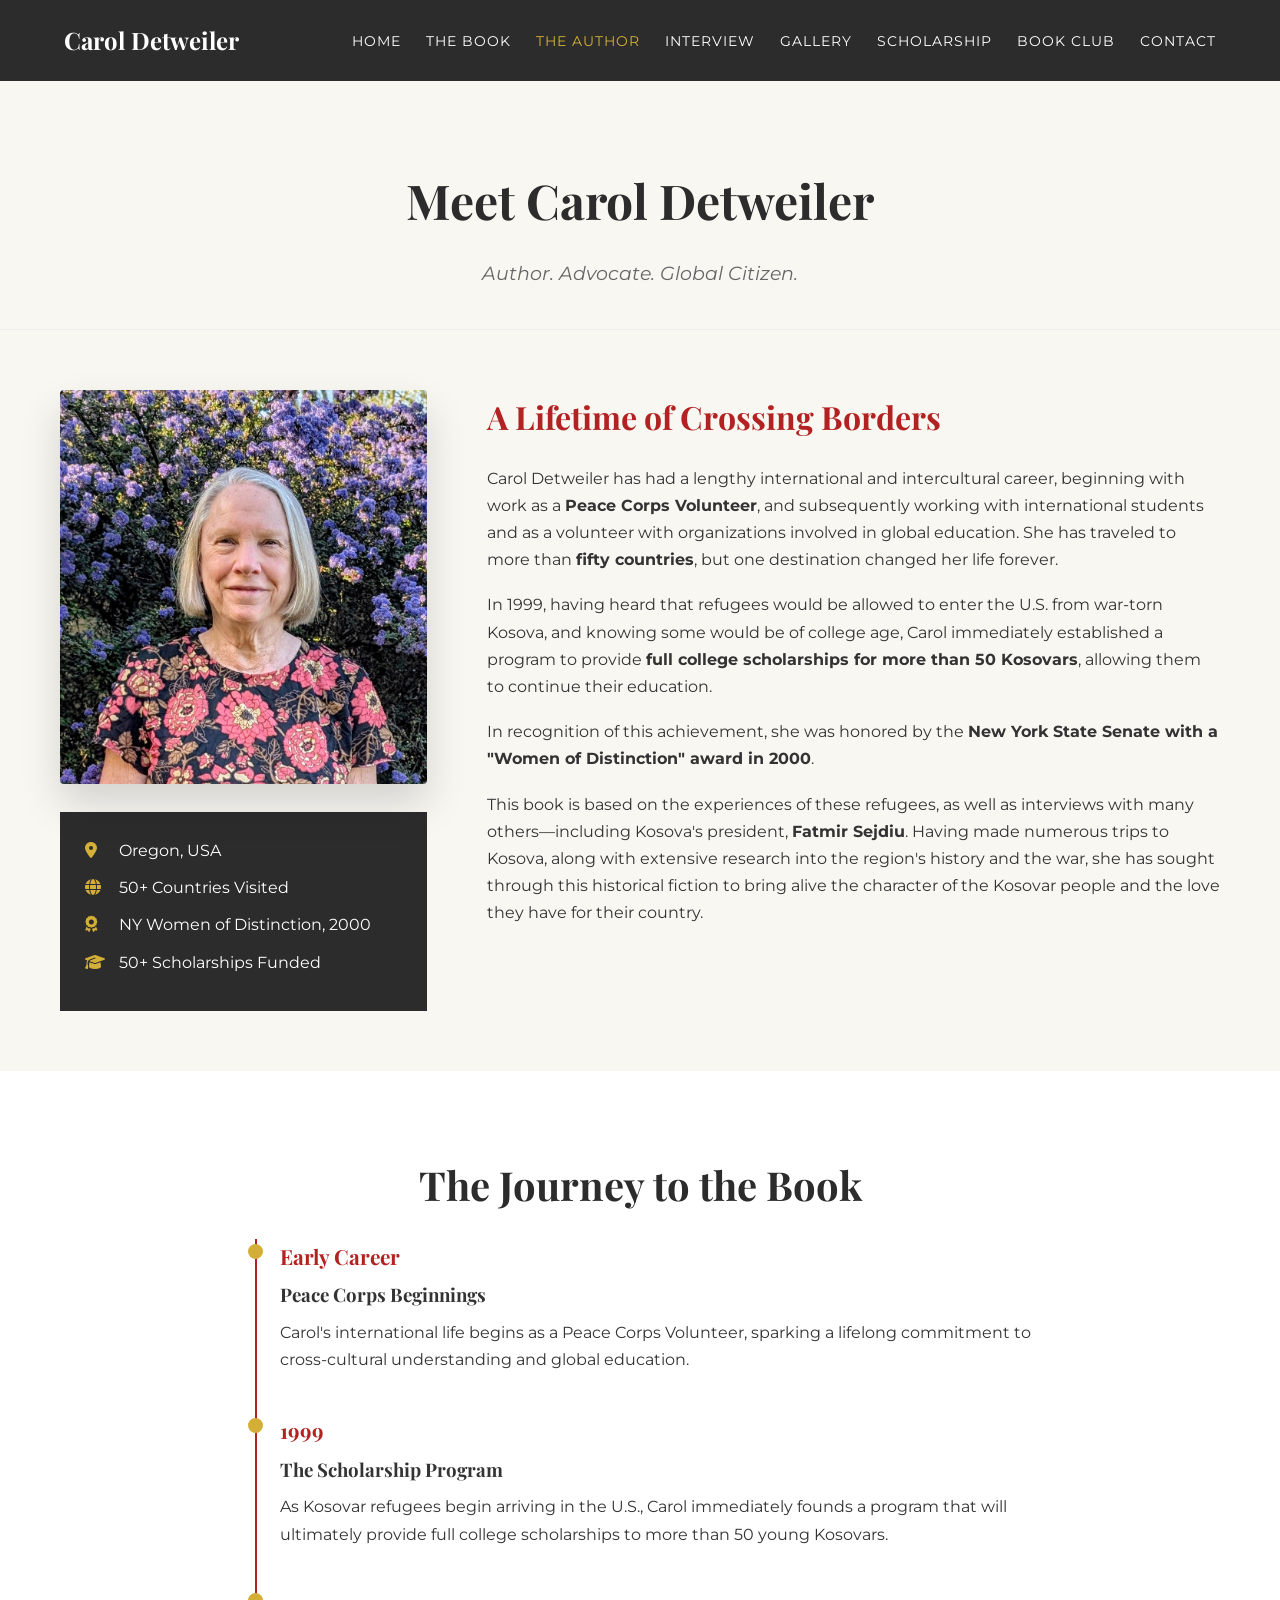
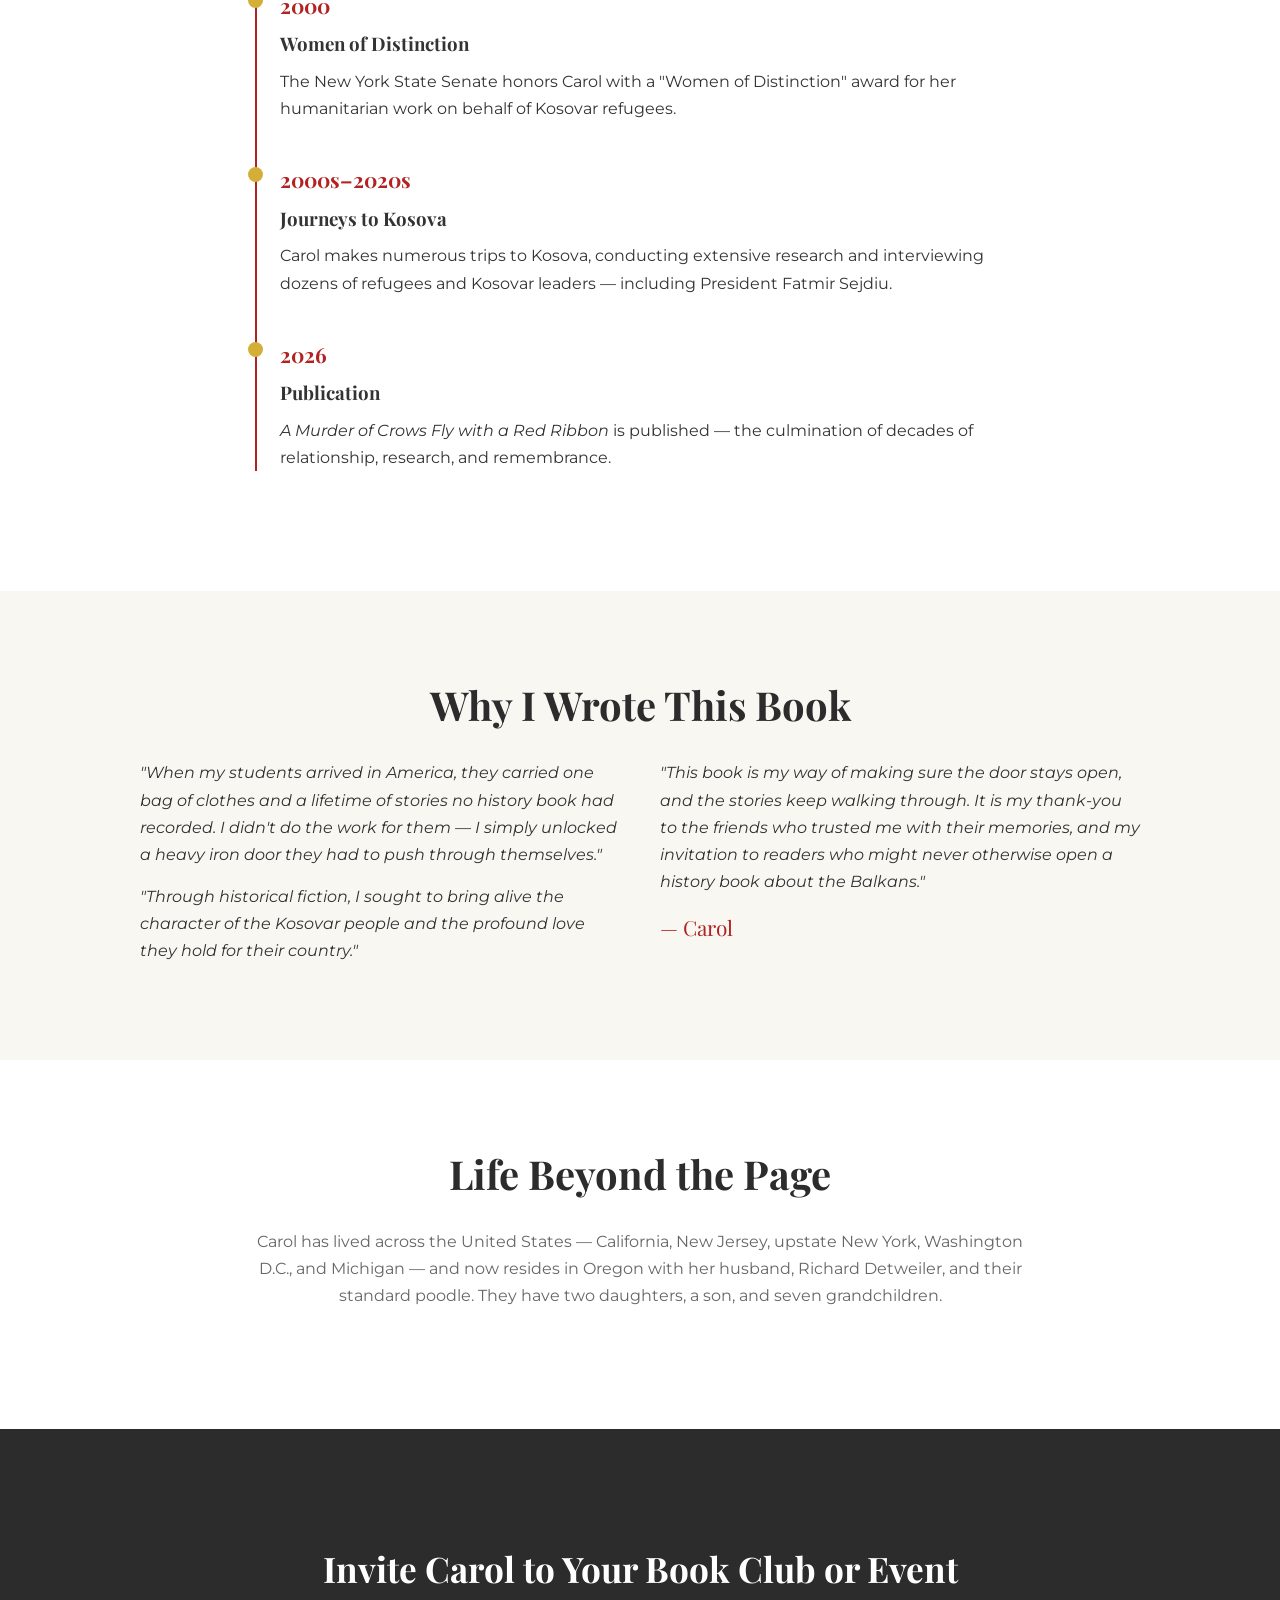
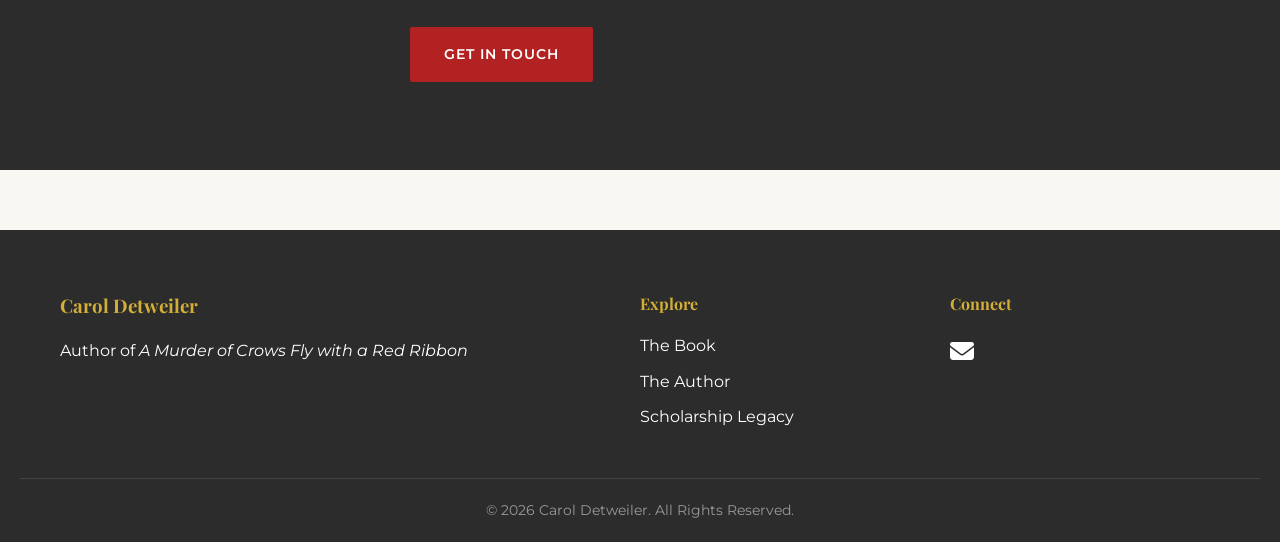
==== about-author.html @ ba660066 "new stuff" ====
<!DOCTYPE html>
<html lang="en">
<head>
<meta charset="UTF-8">
<meta name="viewport" content="width=device-width, initial-scale=1.0">
<title>About the Author | Carol Detweiler</title>
<meta name="description" content="Meet Carol Detweiler — Peace Corps veteran, humanitarian, and author of A Murder of Crows Fly with a Red Ribbon. Founder of a scholarship program for 50+ Kosovar refugees.">
<link href="https://fonts.googleapis.com/css2?family=Montserrat:wght@300;400;600;700&family=Playfair+Display:ital,wght@0,400;0,700;1,400&display=swap" rel="stylesheet">
<link rel="stylesheet" href="https://cdnjs.cloudflare.com/ajax/libs/font-awesome/6.4.0/css/all.min.css">
<link rel="stylesheet" href="css/styles.css">
</head>
<body>
<header>
<nav class="navbar">
<a href="index.html" class="logo">Carol Detweiler</a>
<ul class="nav-links">
<li><a href="index.html">Home</a></li>
<li><a href="about-book.html">The Book</a></li>
<li><a href="about-author.html" class="active">The Author</a></li>
<li><a href="interview.html">Interview</a></li>
<li><a href="gallery.html">Gallery</a></li>
<li><a href="scholarship.html">Scholarship</a></li>
<li><a href="book-club.html">Book Club</a></li>
<li><a href="contact.html">Contact</a></li>
</ul>
<div class="burger"><div class="line1"></div><div class="line2"></div><div class="line3"></div></div>
</nav>
</header>

<main class="page-padding">
<section class="page-header">
<div class="container">
<h1 class="page-title">Meet Carol Detweiler</h1>
<p class="subtitle">Author. Advocate. Global Citizen.</p>
</div>
</section>

<section class="author-bio">
<div class="container">
<div class="bio-grid">
<div class="bio-portrait">
<img src="images/carol-portrait.jpg" alt="Portrait of author Carol Detweiler" class="portrait-img" loading="lazy">
<div class="bio-quick-facts">
<p><i class="fas fa-map-marker-alt"></i> Oregon, USA</p>
<p><i class="fas fa-globe"></i> 50+ Countries Visited</p>
<p><i class="fas fa-award"></i> NY Women of Distinction, 2000</p>
<p><i class="fas fa-graduation-cap"></i> 50+ Scholarships Funded</p>
</div>
</div>
<div class="bio-text">
<h2>A Lifetime of Crossing Borders</h2>
<p>Carol Detweiler has had a lengthy international and intercultural career, beginning with work as a <strong>Peace Corps Volunteer</strong>, and subsequently working with international students and as a volunteer with organizations involved in global education. She has traveled to more than <strong>fifty countries</strong>, but one destination changed her life forever.</p>
<p>In 1999, having heard that refugees would be allowed to enter the U.S. from war-torn Kosova, and knowing some would be of college age, Carol immediately established a program to provide <strong>full college scholarships for more than 50 Kosovars</strong>, allowing them to continue their education.</p>
<p>In recognition of this achievement, she was honored by the <strong>New York State Senate with a "Women of Distinction" award in 2000</strong>.</p>
<p>This book is based on the experiences of these refugees, as well as interviews with many others—including Kosova's president, <strong>Fatmir Sejdiu</strong>. Having made numerous trips to Kosova, along with extensive research into the region's history and the war, she has sought through this historical fiction to bring alive the character of the Kosovar people and the love they have for their country.</p>
</div>
</div>
</div>
</section>

<section class="author-journey alt-bg">
<div class="container">
<h2 class="section-title">The Journey to the Book</h2>
<div class="timeline">
<div class="timeline-item"><div class="timeline-year">Early Career</div><div class="timeline-content"><h3>Peace Corps Beginnings</h3><p>Carol's international life begins as a Peace Corps Volunteer, sparking a lifelong commitment to cross-cultural understanding and global education.</p></div></div>
<div class="timeline-item"><div class="timeline-year">1999</div><div class="timeline-content"><h3>The Scholarship Program</h3><p>As Kosovar refugees begin arriving in the U.S., Carol immediately founds a program that will ultimately provide full college scholarships to more than 50 young Kosovars.</p></div></div>
<div class="timeline-item"><div class="timeline-year">2000</div><div class="timeline-content"><h3>Women of Distinction</h3><p>The New York State Senate honors Carol with a "Women of Distinction" award for her humanitarian work on behalf of Kosovar refugees.</p></div></div>
<div class="timeline-item"><div class="timeline-year">2000s–2020s</div><div class="timeline-content"><h3>Journeys to Kosova</h3><p>Carol makes numerous trips to Kosova, conducting extensive research and interviewing dozens of refugees and Kosovar leaders — including President Fatmir Sejdiu.</p></div></div>
<div class="timeline-item"><div class="timeline-year">2026</div><div class="timeline-content"><h3>Publication</h3><p><em>A Murder of Crows Fly with a Red Ribbon</em> is published — the culmination of decades of relationship, research, and remembrance.</p></div></div>
</div>
</div>
</section>

<section class="why-this-book">
<div class="container">
<h2 class="section-title">Why I Wrote This Book</h2>
<div class="two-col-text">
<div>
<p>"When my students arrived in America, they carried one bag of clothes and a lifetime of stories no history book had recorded. I didn't do the work for them — I simply unlocked a heavy iron door they had to push through themselves."</p>
<p>"Through historical fiction, I sought to bring alive the character of the Kosovar people and the profound love they hold for their country."</p>
</div>
<div>
<p>"This book is my way of making sure the door stays open, and the stories keep walking through. It is my thank-you to the friends who trusted me with their memories, and my invitation to readers who might never otherwise open a history book about the Balkans."</p>
<p class="signature-line">— Carol</p>
</div>
</div>
</div>
</section>

<section class="beyond-writing alt-bg">
<div class="container">
<h2 class="section-title">Life Beyond the Page</h2>
<p class="section-intro">Carol has lived across the United States — California, New Jersey, upstate New York, Washington D.C., and Michigan — and now resides in Oregon with her husband, Richard Detweiler, and their standard poodle. They have two daughters, a son, and seven grandchildren.</p>
</div>
</section>

<section class="cta-band">
<div class="container center-cta">
<h2>Invite Carol to Your Book Club or Event</h2>
<a href="contact.html" class="btn btn-primary">Get in Touch</a>
<a href="interview.html" class="btn btn-secondary-dark">Watch the Interview</a>
</div>
</section>
</main>

<footer>
<div class="footer-content container">
<div class="footer-col"><h3>Carol Detweiler</h3><p>Author of <em>A Murder of Crows Fly with a Red Ribbon</em></p></div>
<div class="footer-col"><h4>Explore</h4><ul><li><a href="about-book.html">The Book</a></li><li><a href="about-author.html">The Author</a></li><li><a href="scholarship.html">Scholarship Legacy</a></li></ul></div>
<div class="footer-col"><h4>Connect</h4><div class="socials"><a href="mailto:CrowsRedRibbon@gmail.com" aria-label="Email"><i class="fas fa-envelope"></i></a></div></div>
</div>
<div class="footer-bottom"><p>&copy; 2026 Carol Detweiler. All Rights Reserved.</p></div>
</footer>

<script src="js/scripts.js"></script>
</body>
</html>
---- css/styles.css ----
/* ===============================================
   Carol Detweiler Website - Main Stylesheet
   Palette: Charcoal, Crimson, Parchment, Gold
   =============================================== */

:root {
    --charcoal: #2C2C2C;
    --crimson: #B22222;
    --parchment: #F9F7F2;
    --gold: #D4AF37;
    --text-dark: #333;
    --text-light: #666;
    --transition: all 0.3s ease;
}

* { margin: 0; padding: 0; box-sizing: border-box; }

body {
    font-family: 'Montserrat', sans-serif;
    background: var(--parchment);
    color: var(--text-dark);
    line-height: 1.7;
    overflow-x: hidden;
}

h1, h2, h3, h4, blockquote, .logo { font-family: 'Playfair Display', serif; }

.container { max-width: 1200px; margin: 0 auto; padding: 0 20px; }
.page-padding { padding-top: 100px; padding-bottom: 60px; }
.alt-bg { background: #ffffff; }
.section-title { font-size: 2.5rem; text-align: center; margin-bottom: 20px; color: var(--charcoal); }
.section-intro { text-align: center; max-width: 800px; margin: 0 auto 40px; color: var(--text-light); }
.lead-text { font-size: 1.2rem; text-align: center; max-width: 900px; margin: 0 auto; }

/* NAVIGATION */
.navbar {
    display: flex; justify-content: space-between; align-items: center;
    padding: 20px 5%; background: var(--charcoal); color: white;
    position: fixed; top: 0; width: 100%; z-index: 1000;
}
.logo { color: white; text-decoration: none; font-size: 1.5rem; font-weight: 700; }
.nav-links { display: flex; list-style: none; }
.nav-links li a {
    color: white; text-decoration: none; margin-left: 25px;
    font-size: 0.85rem; text-transform: uppercase; letter-spacing: 1px;
    transition: var(--transition);
}
.nav-links li a:hover, .nav-links li a.active { color: var(--gold); }

.burger { display: none; cursor: pointer; }
.burger div { width: 25px; height: 3px; background: white; margin: 5px; transition: var(--transition); }

/* HERO */
.hero {
    height: 100vh; display: flex; align-items: center; justify-content: center;
    text-align: center; color: white;
    background: linear-gradient(rgba(0,0,0,0.65), rgba(0,0,0,0.65)), url('../images/hero-crow.jpg');
    background-size: cover; background-position: center;
    background-attachment: fixed;
}
.hero-content { max-width: 900px; padding: 0 20px; }
.hero-content h1 { font-size: 3.8rem; margin-bottom: 20px; line-height: 1.2; }
.hero-content p { font-size: 1.2rem; margin-bottom: 30px; }

/* BUTTONS */
.btn {
    padding: 14px 32px; text-decoration: none; border-radius: 2px;
    font-weight: 600; letter-spacing: 1px; text-transform: uppercase;
    font-size: 0.85rem; transition: var(--transition); display: inline-block;
    margin: 8px; border: 2px solid transparent; cursor: pointer;
}
.btn-primary { background: var(--crimson); color: white; border-color: var(--crimson); }
.btn-primary:hover { background: #8b1a1a; border-color: #8b1a1a; }
.btn-secondary { background: transparent; color: white; border-color: white; }
.btn-secondary:hover { background: white; color: var(--charcoal); }
.btn-secondary-dark { background: transparent; color: var(--charcoal); border-color: var(--charcoal); }
.btn-secondary-dark:hover { background: var(--charcoal); color: white; }
.btn-block { display: block; width: 100%; margin: 10px 0; text-align: center; }

/* IMPACT STRIP */
.impact-strip {
    background: var(--gold); display: flex; justify-content: space-around;
    padding: 40px 5%; color: var(--charcoal); text-align: center; flex-wrap: wrap; gap: 20px;
}
.impact-item strong { font-size: 2.5rem; display: block; font-family: 'Playfair Display', serif; }

/* QUOTE */
.featured-quote { padding: 80px 20px; text-align: center; }
blockquote { font-size: 1.8rem; font-style: italic; max-width: 900px; margin: 0 auto; color: var(--charcoal); }
blockquote span, blockquote cite { display: block; font-size: 1rem; margin-top: 20px; font-style: normal; font-family: 'Montserrat'; color: var(--text-light); }

/* HOME INTRO */
.home-intro { padding: 60px 20px; }
.intro-grid { display: grid; grid-template-columns: 2fr 1fr; gap: 60px; align-items: center; }
.intro-text h2 { font-size: 2.2rem; margin-bottom: 20px; color: var(--crimson); }
.text-link { color: var(--crimson); text-decoration: none; font-weight: 600; }
.text-link:hover { text-decoration: underline; }
.intro-img img { width: 100%; box-shadow: 0 20px 40px rgba(0,0,0,0.2); }

.legacy-section { padding: 80px 20px; text-align: center; }

/* PAGE HEADER */
.page-header { padding: 60px 0 40px; text-align: center; border-bottom: 1px solid #eee; }
.page-title { font-size: 3rem; color: var(--charcoal); margin-bottom: 15px; }
.subtitle { font-size: 1.2rem; color: var(--text-light); font-style: italic; }

/* BOOK PAGE */
.book-synopsis { padding: 60px 0; }
.synopsis-grid { display: grid; grid-template-columns: 1fr 2fr; gap: 60px; }
.book-cover-large { width: 100%; box-shadow: 0 20px 50px rgba(0,0,0,0.3); }
.purchase-buttons { margin-top: 20px; }
.synopsis-text h2 { font-size: 2rem; margin-bottom: 25px; color: var(--crimson); }
.synopsis-text p { margin-bottom: 20px; }

.title-note { padding: 80px 0; }
.title-note-box { max-width: 900px; margin: 0 auto; padding: 60px; background: var(--parchment); border-left: 6px solid var(--crimson); text-align: center; box-shadow: 0 10px 30px rgba(0,0,0,0.08); }
.crow-icon { font-size: 3rem; color: var(--crimson); margin-bottom: 20px; }
.title-note-box h2 { font-size: 2.2rem; margin-bottom: 25px; }
.title-note-box p { margin-bottom: 15px; text-align: left; }

.author-note { padding: 80px 20px; text-align: center; }
.author-preface { font-size: 1.5rem; }
.center-cta { text-align: center; margin-top: 30px; }

/* AUTHOR PAGE */
.author-bio { padding: 60px 0; }
.bio-grid { display: grid; grid-template-columns: 1fr 2fr; gap: 60px; }
.portrait-img { width: 100%; border-radius: 4px; box-shadow: 0 20px 40px rgba(0,0,0,0.15); }
.bio-quick-facts { background: var(--charcoal); color: white; padding: 25px; margin-top: 20px; }
.bio-quick-facts p { margin-bottom: 10px; }
.bio-quick-facts i { color: var(--gold); margin-right: 10px; width: 20px; }
.bio-text h2 { font-size: 2rem; margin-bottom: 20px; color: var(--crimson); }
.bio-text p { margin-bottom: 18px; }

/* TIMELINE */
.author-journey { padding: 80px 0; }
.timeline { max-width: 800px; margin: 0 auto; position: relative; padding-left: 40px; }
.timeline::before { content: ''; position: absolute; left: 15px; top: 0; bottom: 0; width: 2px; background: var(--crimson); }
.timeline-item { position: relative; margin-bottom: 40px; }
.timeline-item::before { content: ''; position: absolute; left: -32px; top: 5px; width: 15px; height: 15px; background: var(--gold); border-radius: 50%; }
.timeline-year { font-family: 'Playfair Display'; font-size: 1.3rem; color: var(--crimson); font-weight: 700; margin-bottom: 5px; }
.timeline-content h3 { margin-bottom: 8px; }

.why-this-book { padding: 80px 20px; }
.two-col-text { display: grid; grid-template-columns: 1fr 1fr; gap: 40px; max-width: 1000px; margin: 0 auto; }
.two-col-text p { margin-bottom: 15px; font-style: italic; }
.signature-line { font-family: 'Playfair Display'; font-size: 1.3rem; color: var(--crimson); font-style: normal !important; }

.beyond-writing { padding: 80px 0; }
.beyond-grid { display: grid; grid-template-columns: repeat(auto-fit, minmax(200px, 1fr)); gap: 30px; margin-top: 40px; }
.beyond-card { text-align: center; padding: 30px 20px; background: var(--parchment); border-top: 4px solid var(--gold); }
.beyond-card i { font-size: 2.5rem; color: var(--crimson); margin-bottom: 15px; }
.beyond-card h3 { margin-bottom: 10px; }

.cta-band { padding: 80px 20px; background: var(--charcoal); color: white; text-align: center; }
.cta-band h2 { font-size: 2.2rem; margin-bottom: 20px; }

/* INTERVIEW */
.interview-intro { padding: 40px 0; text-align: center; }
.video-hub { padding: 40px 0; }
.video-container { position: relative; padding-bottom: 56.25%; height: 0; margin-bottom: 40px; box-shadow: 0 20px 40px rgba(0,0,0,0.2); }
.video-container iframe, #player { position: absolute; top: 0; left: 0; width: 100%; height: 100%; }
.jump-points h2 { text-align: center; margin-bottom: 15px; }
.jump-intro { text-align: center; color: var(--text-light); margin-bottom: 30px; }
.timestamp-list { list-style: none; display: grid; grid-template-columns: repeat(auto-fit, minmax(320px, 1fr)); gap: 20px; }
.timestamp-list li { background: white; padding: 20px; border-left: 4px solid var(--crimson); cursor: pointer; transition: var(--transition); display: flex; gap: 15px; box-shadow: 0 5px 15px rgba(0,0,0,0.05); }
.timestamp-list li:hover { transform: translateX(5px); box-shadow: 0 10px 25px rgba(0,0,0,0.1); }
.timestamp-time { font-family: 'Playfair Display'; font-size: 1.3rem; color: var(--crimson); font-weight: 700; min-width: 60px; }
.timestamp-content h3 { font-size: 1.1rem; margin-bottom: 8px; }
.timestamp-content p { font-size: 0.9rem; color: var(--text-light); }

/* GALLERY */
.gallery-intro { padding: 40px 0; }
.gallery-section { padding: 40px 0; }
.masonry-gallery { columns: 3; column-gap: 20px; }
.gallery-item { break-inside: avoid; margin-bottom: 20px; position: relative; cursor: pointer; overflow: hidden; box-shadow: 0 5px 15px rgba(0,0,0,0.1); }
.gallery-item img { width: 100%; display: block; transition: var(--transition); }
.gallery-item:hover img { transform: scale(1.05); }
.gallery-item .caption { position: absolute; bottom: 0; left: 0; right: 0; padding: 15px; background: linear-gradient(transparent, rgba(0,0,0,0.8)); color: white; font-style: italic; }

.lightbox { display: none; position: fixed; top: 0; left: 0; width: 100%; height: 100%; background: rgba(0,0,0,0.9); z-index: 2000; justify-content: center; align-items: center; flex-direction: column; }
.lightbox.active { display: flex; }
.lightbox img { max-width: 90%; max-height: 80%; }
.lightbox-close { position: absolute; top: 20px; right: 30px; color: white; font-size: 3rem; cursor: pointer; }
#lightbox-caption { color: white; margin-top: 20px; font-style: italic; }

/* SCHOLARSHIP */
.scholarship-story { padding: 60px 0; max-width: 900px; margin: 0 auto; }
.scholarship-story p { margin-bottom: 20px; font-size: 1.1rem; }
.iron-door-quote { padding: 80px 20px; text-align: center; }
.giant-quote { font-size: 2.2rem; max-width: 900px; margin: 0 auto; color: var(--crimson); }
.where-are-they-now { padding: 80px 0; }
.student-grid { display: grid; grid-template-columns: repeat(auto-fit, minmax(240px, 1fr)); gap: 25px; margin-top: 40px; }
.student-card { padding: 30px; background: var(--parchment); border-top: 4px solid var(--crimson); text-align: center; }
.student-card i { font-size: 2.5rem; color: var(--gold); margin-bottom: 15px; }
.student-card h3 { margin-bottom: 10px; color: var(--charcoal); }
.recognition { padding: 60px 0; text-align: center; max-width: 900px; margin: 0 auto; }

/* BOOK CLUB */
.book-club-intro { padding: 40px 0; }
.accordion-section { padding: 40px 0 80px; }
.accordion { max-width: 900px; margin: 0 auto 15px; background: white; box-shadow: 0 5px 15px rgba(0,0,0,0.05); }
.accordion-header { width: 100%; padding: 20px 25px; background: white; border: none; text-align: left; font-family: 'Playfair Display'; font-size: 1.3rem; cursor: pointer; display: flex; align-items: center; gap: 15px; color: var(--charcoal); transition: var(--transition); }
.accordion-header i { color: var(--crimson); }
.accordion-header .arrow { margin-left: auto; transition: var(--transition); font-size: 0.9rem; }
.accordion-header.active { background: var(--crimson); color: white; }
.accordion-header.active i, .accordion-header.active .arrow { color: white; }
.accordion-header.active .arrow { transform: rotate(180deg); }
.accordion-body { max-height: 0; overflow: hidden; transition: max-height 0.4s ease; }
.accordion-body.active { max-height: 1000px; padding: 20px 25px 30px; }
.accordion-body ol { padding-left: 20px; }
.accordion-body li { margin-bottom: 15px; }

/* CONTACT */
.contact-section { padding: 60px 0; }
.contact-grid { display: grid; grid-template-columns: 1fr 1fr; gap: 60px; }
.contact-info h2 { font-size: 2rem; margin-bottom: 20px; color: var(--crimson); }
.contact-methods { margin-top: 30px; }
.contact-method { display: flex; gap: 15px; margin-bottom: 20px; align-items: center; }
.contact-method i { font-size: 1.8rem; color: var(--crimson); }
.contact-method h3 { font-size: 1rem; margin-bottom: 5px; }
.contact-method a { color: var(--charcoal); text-decoration: none; }
.contact-method a:hover { color: var(--crimson); }
.contact-form { background: white; padding: 40px; box-shadow: 0 10px 30px rgba(0,0,0,0.08); }
.form-group { margin-bottom: 20px; }
.form-group label { display: block; margin-bottom: 8px; font-weight: 600; font-size: 0.9rem; }
.form-group input, .form-group select, .form-group textarea { width: 100%; padding: 12px; border: 1px solid #ddd; font-family: inherit; font-size: 1rem; }
.form-group input:focus, .form-group textarea:focus, .form-group select:focus { outline: none; border-color: var(--crimson); }

.order-book { padding: 80px 20px; text-align: center; }

/* FOOTER */
footer { background: var(--charcoal); color: white; padding: 60px 20px 20px; }
.footer-content { display: grid; grid-template-columns: 2fr 1fr 1fr; gap: 40px; margin-bottom: 40px; }
.footer-col h3, .footer-col h4 { margin-bottom: 15px; color: var(--gold); }
.footer-col ul { list-style: none; }
.footer-col ul li { margin-bottom: 8px; }
.footer-col ul li a { color: white; text-decoration: none; transition: var(--transition); }
.footer-col ul li a:hover { color: var(--gold); }
.socials a { color: white; font-size: 1.5rem; margin-right: 15px; transition: var(--transition); }
.socials a:hover { color: var(--gold); }
.footer-bottom { text-align: center; padding-top: 20px; border-top: 1px solid #444; font-size: 0.85rem; color: #999; }

/* FADE IN */
.fade-in { animation: fadeIn 1s ease-in; }
@keyframes fadeIn { from { opacity: 0; transform: translateY(20px); } to { opacity: 1; transform: translateY(0); } }

/* RESPONSIVE */
@media screen and (max-width: 968px) {
    .nav-links { position: fixed; right: 0; top: 70px; height: calc(100vh - 70px); background: var(--charcoal); flex-direction: column; align-items: center; width: 60%; padding-top: 40px; transform: translateX(100%); transition: var(--transition); }
    .nav-links.nav-active { transform: translateX(0); }
    .nav-links li { margin: 15px 0; }
    .burger { display: block; }
    .burger.toggle .line1 { transform: rotate(-45deg) translate(-5px, 6px); }
    .burger.toggle .line2 { opacity: 0; }
    .burger.toggle .line3 { transform: rotate(45deg) translate(-5px, -6px); }
    .hero-content h1 { font-size: 2.2rem; }
    .intro-grid, .synopsis-grid, .bio-grid, .two-col-text, .contact-grid, .footer-content { grid-template-columns: 1fr; gap: 30px; }
    .masonry-gallery { columns: 2; }
    .page-title { font-size: 2rem; }
    .section-title { font-size: 1.8rem; }
    blockquote { font-size: 1.3rem; }
}

@media screen and (max-width: 600px) {
    .masonry-gallery { columns: 1; }
    .hero-content h1 { font-size: 1.8rem; }
    .impact-item strong { font-size: 2rem; }
}
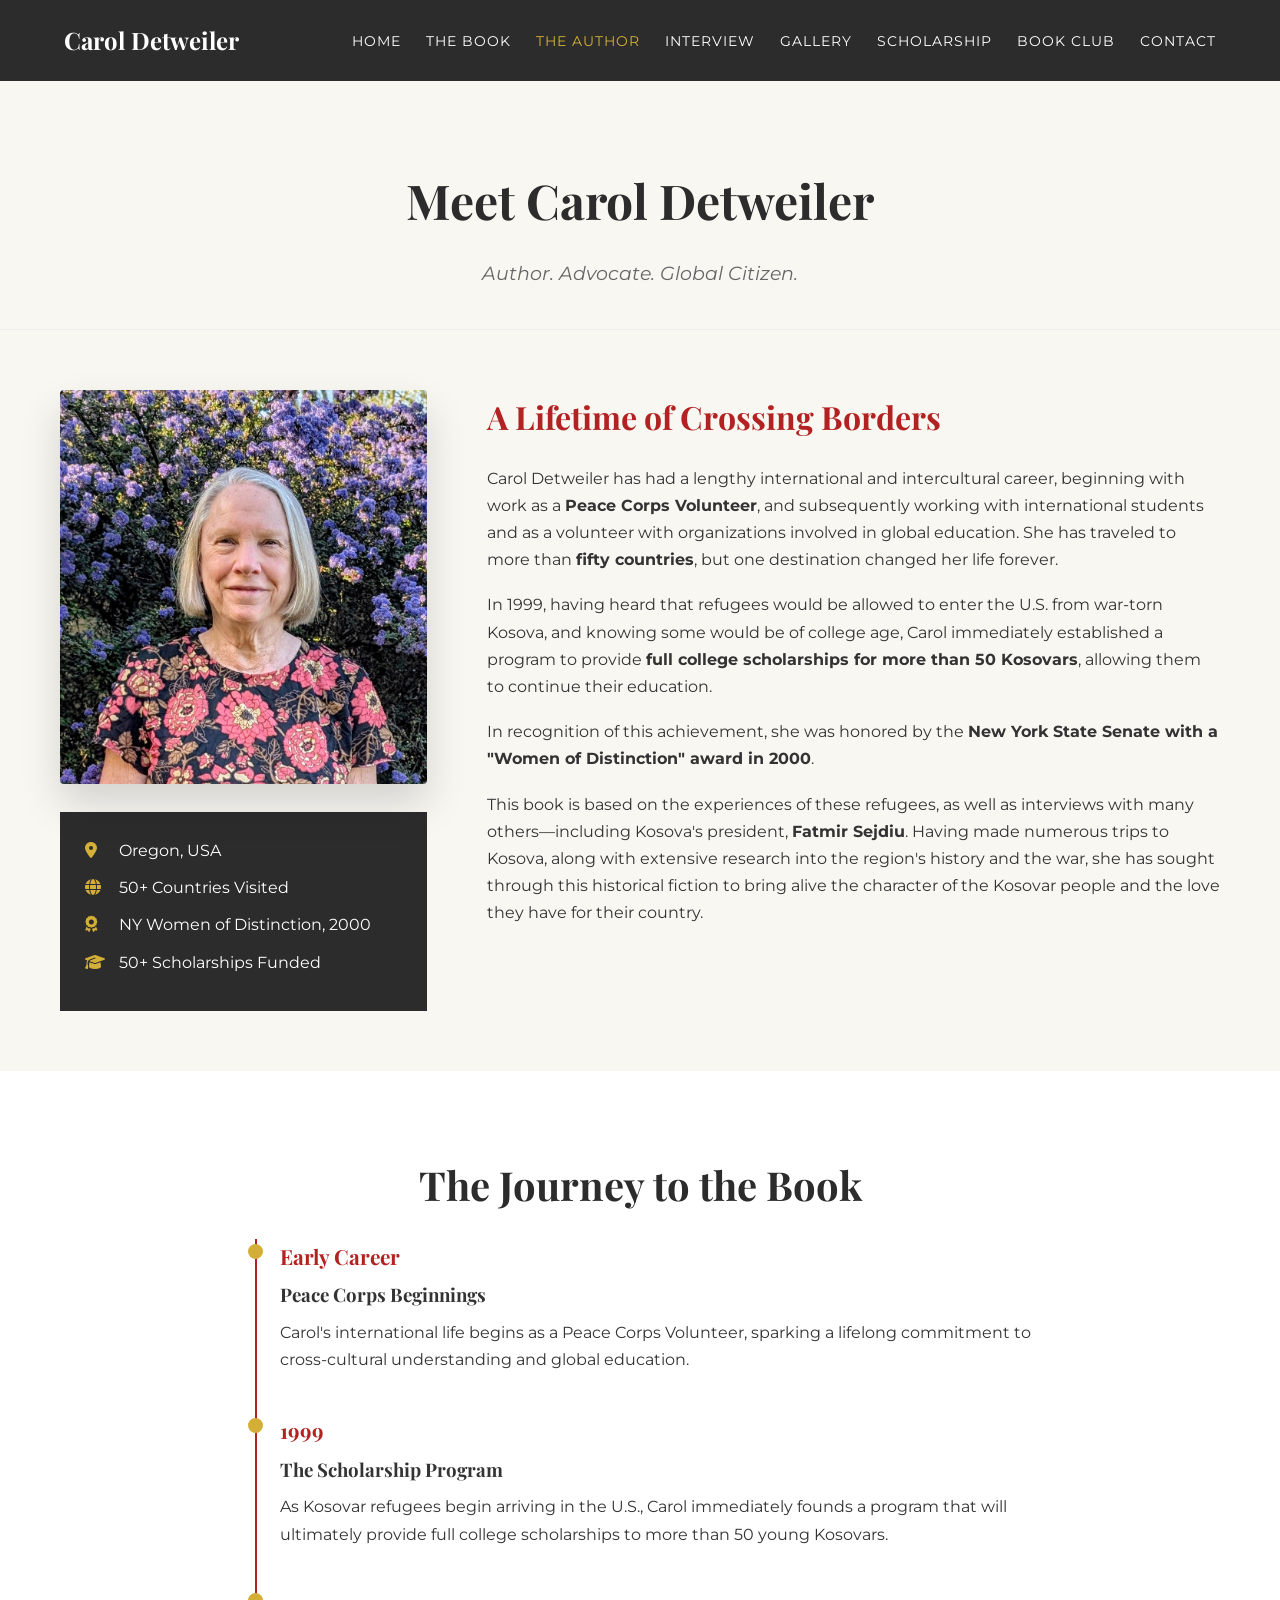
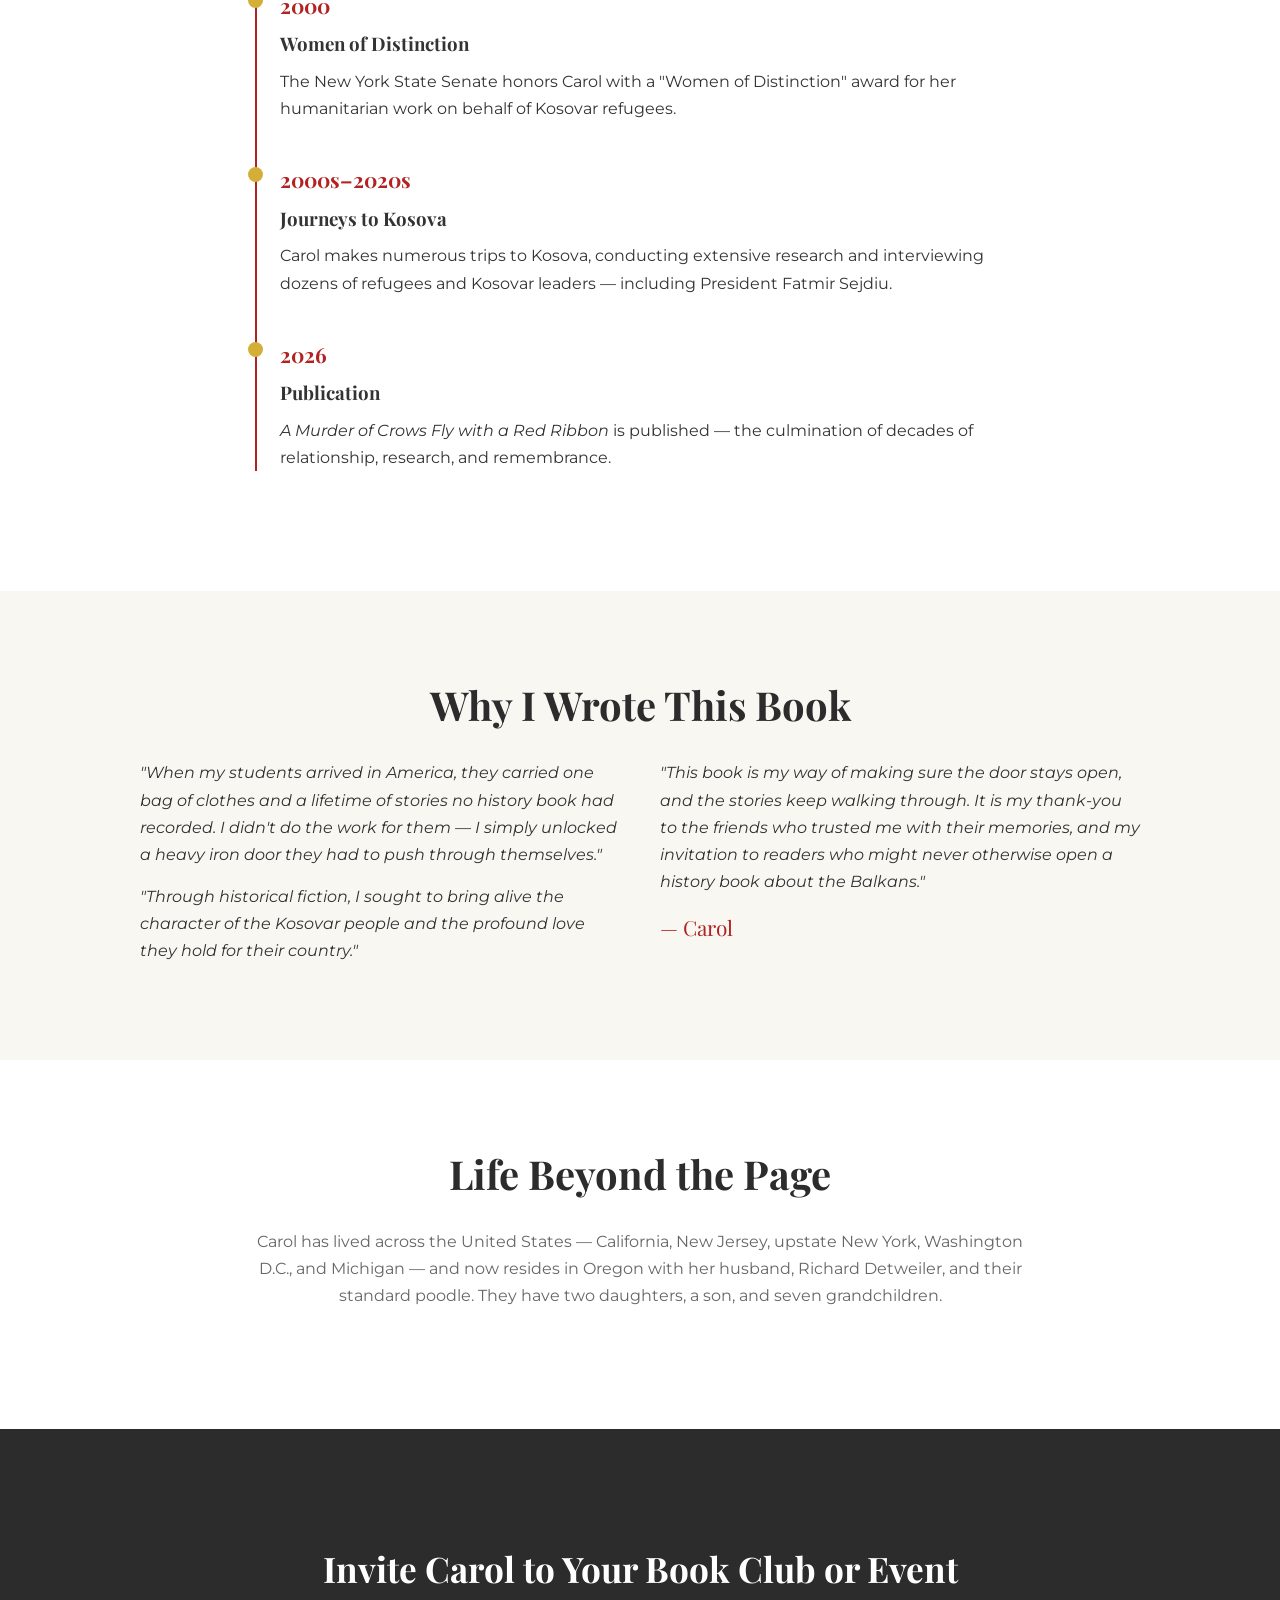
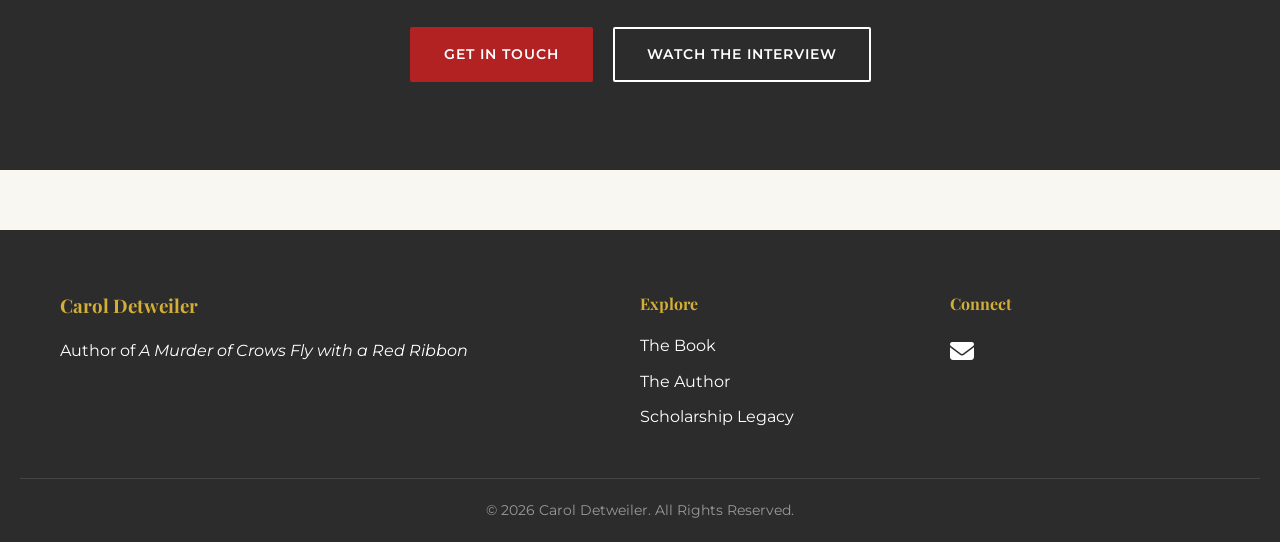
==== commit 37be1dcc: "fix" ====
--- a/about-author.html
+++ b/about-author.html
@@ -4,6 +4,10 @@
 <meta charset="UTF-8">
 <meta name="viewport" content="width=device-width, initial-scale=1.0">
 <title>About the Author | Carol Detweiler</title>
+<!-- Favicon -->
+<link rel="icon" type="image/png" href="images/favicon.png">
+<!-- For Apple devices -->
+<link rel="apple-touch-icon" href="images/apple-touch-icon.png">
 <meta name="description" content="Meet Carol Detweiler — Peace Corps veteran, humanitarian, and author of A Murder of Crows Fly with a Red Ribbon. Founder of a scholarship program for 50+ Kosovar refugees.">
 <link href="https://fonts.googleapis.com/css2?family=Montserrat:wght@300;400;600;700&family=Playfair+Display:ital,wght@0,400;0,700;1,400&display=swap" rel="stylesheet">
 <link rel="stylesheet" href="https://cdnjs.cloudflare.com/ajax/libs/font-awesome/6.4.0/css/all.min.css">
@@ -98,7 +102,7 @@
 <div class="container center-cta">
 <h2>Invite Carol to Your Book Club or Event</h2>
 <a href="contact.html" class="btn btn-primary">Get in Touch</a>
-<a href="interview.html" class="btn btn-secondary-dark">Watch the Interview</a>
+<a href="interview.html" class="btn btn-secondary">Watch the Interview</a>
 </div>
 </section>
 </main>
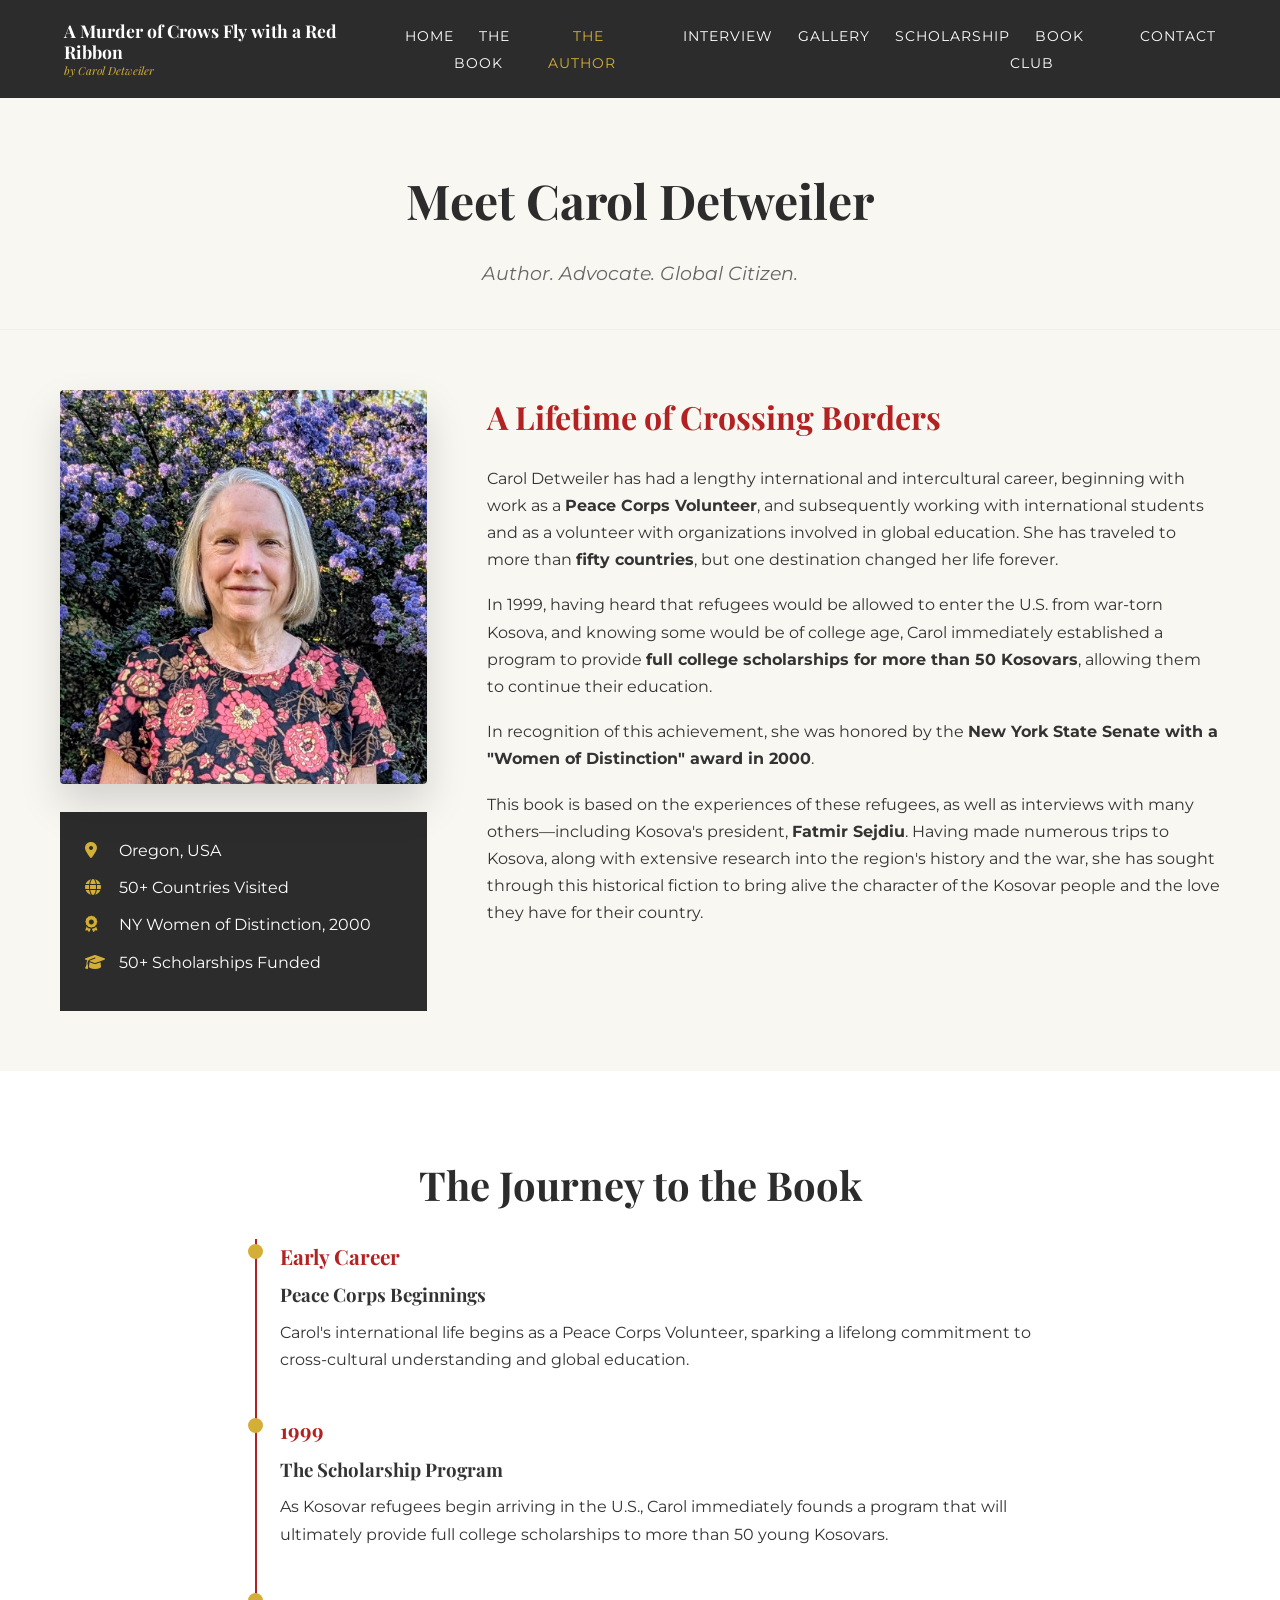
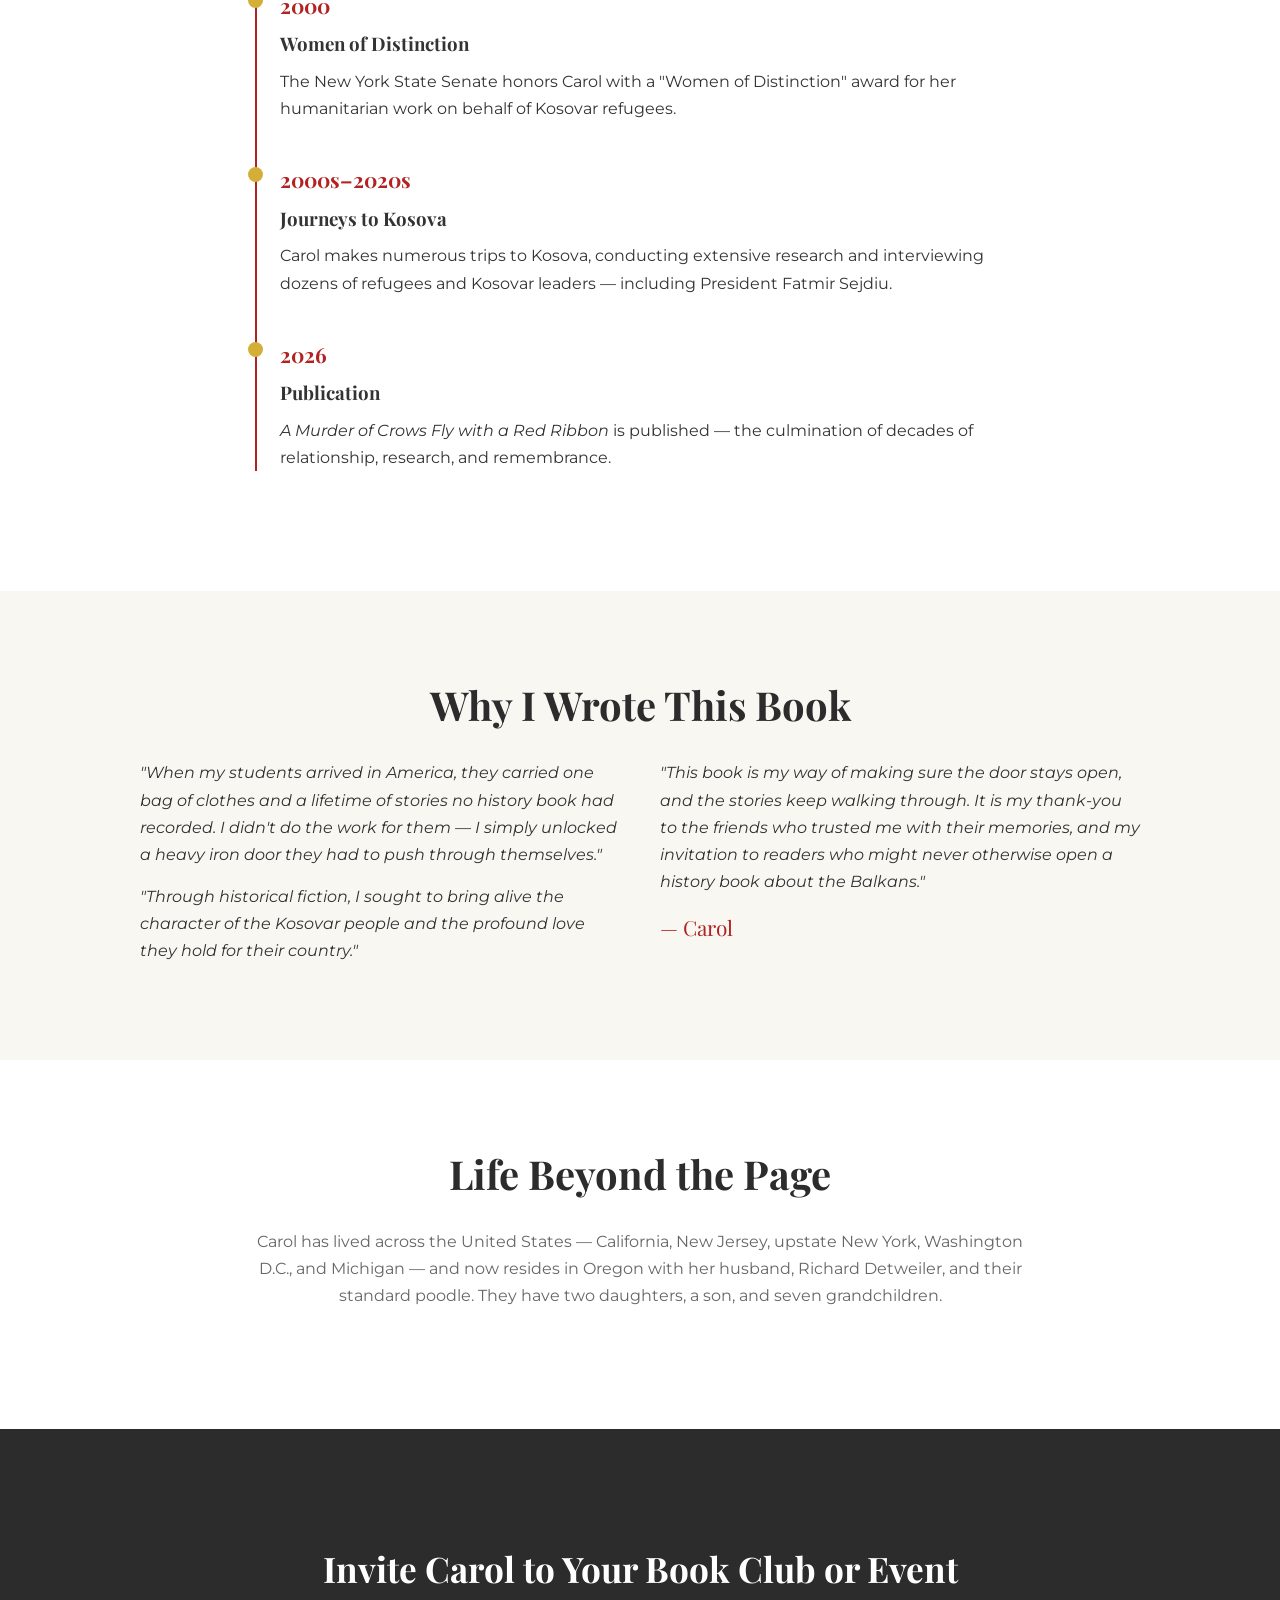
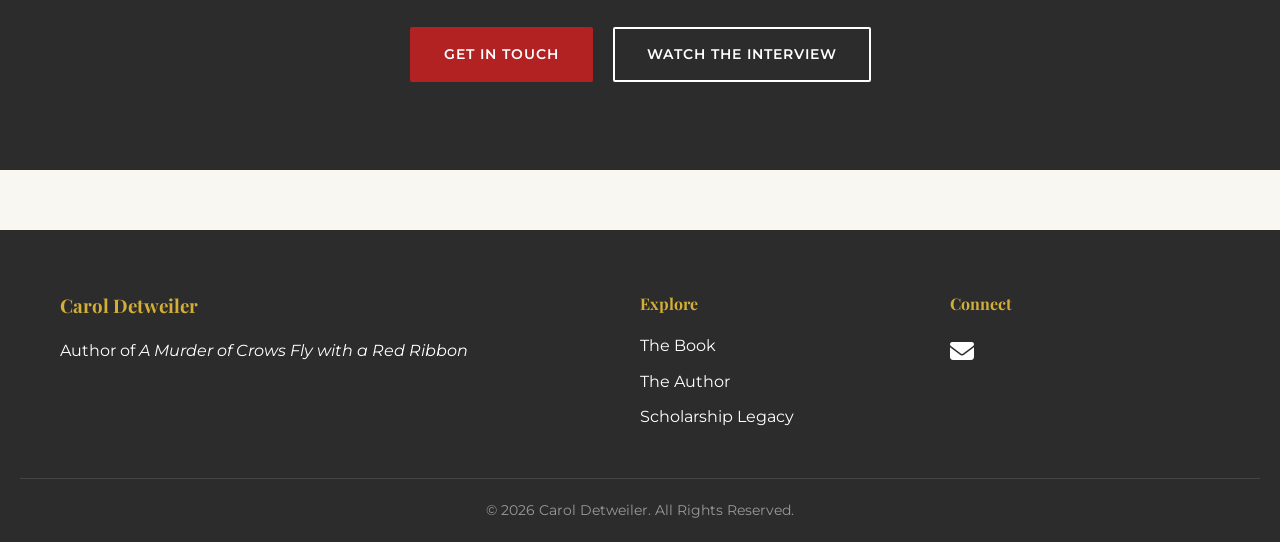
==== commit 666e88da: "Full top right logo change" ====
--- a/about-author.html
+++ b/about-author.html
@@ -16,7 +16,10 @@
 <body>
 <header>
 <nav class="navbar">
-<a href="index.html" class="logo">Carol Detweiler</a>
+<a href="index.html" class="logo">
+<span class="logo-title">A Murder of Crows Fly with a Red Ribbon</span>
+<span class="logo-author">by Carol Detweiler</span>
+</a>
 <ul class="nav-links">
 <li><a href="index.html">Home</a></li>
 <li><a href="about-book.html">The Book</a></li>
--- a/css/styles.css
+++ b/css/styles.css
@@ -38,8 +38,29 @@
     padding: 20px 5%; background: var(--charcoal); color: white;
     position: fixed; top: 0; width: 100%; z-index: 1000;
 }
-.logo { color: white; text-decoration: none; font-size: 1.5rem; font-weight: 700; }
+.logo {
+    display: flex; flex-direction: column; align-items: flex-start;
+    line-height: 1.2; text-decoration: none; color: white;
+}
+.logo-title {
+    font-size: 1.1rem; font-weight: 700; color: white;
+    font-family: 'Playfair Display', serif;
+}
+.logo-author {
+    font-size: 0.7rem; font-weight: 300; color: var(--gold);
+    font-style: italic; margin-top: 2px;
+}
 .nav-links { display: flex; list-style: none; }
+
+@media screen and (max-width: 768px) {
+    .logo-title { font-size: 0.9rem; line-height: 1.1; }
+    .logo-author { font-size: 0.65rem; }
+}
+
+@media screen and (max-width: 480px) {
+    .logo-title { font-size: 0.75rem; }
+    .logo-author { font-size: 0.6rem; }
+}
 .nav-links li a {
     color: white; text-decoration: none; margin-left: 25px;
     font-size: 0.85rem; text-transform: uppercase; letter-spacing: 1px;
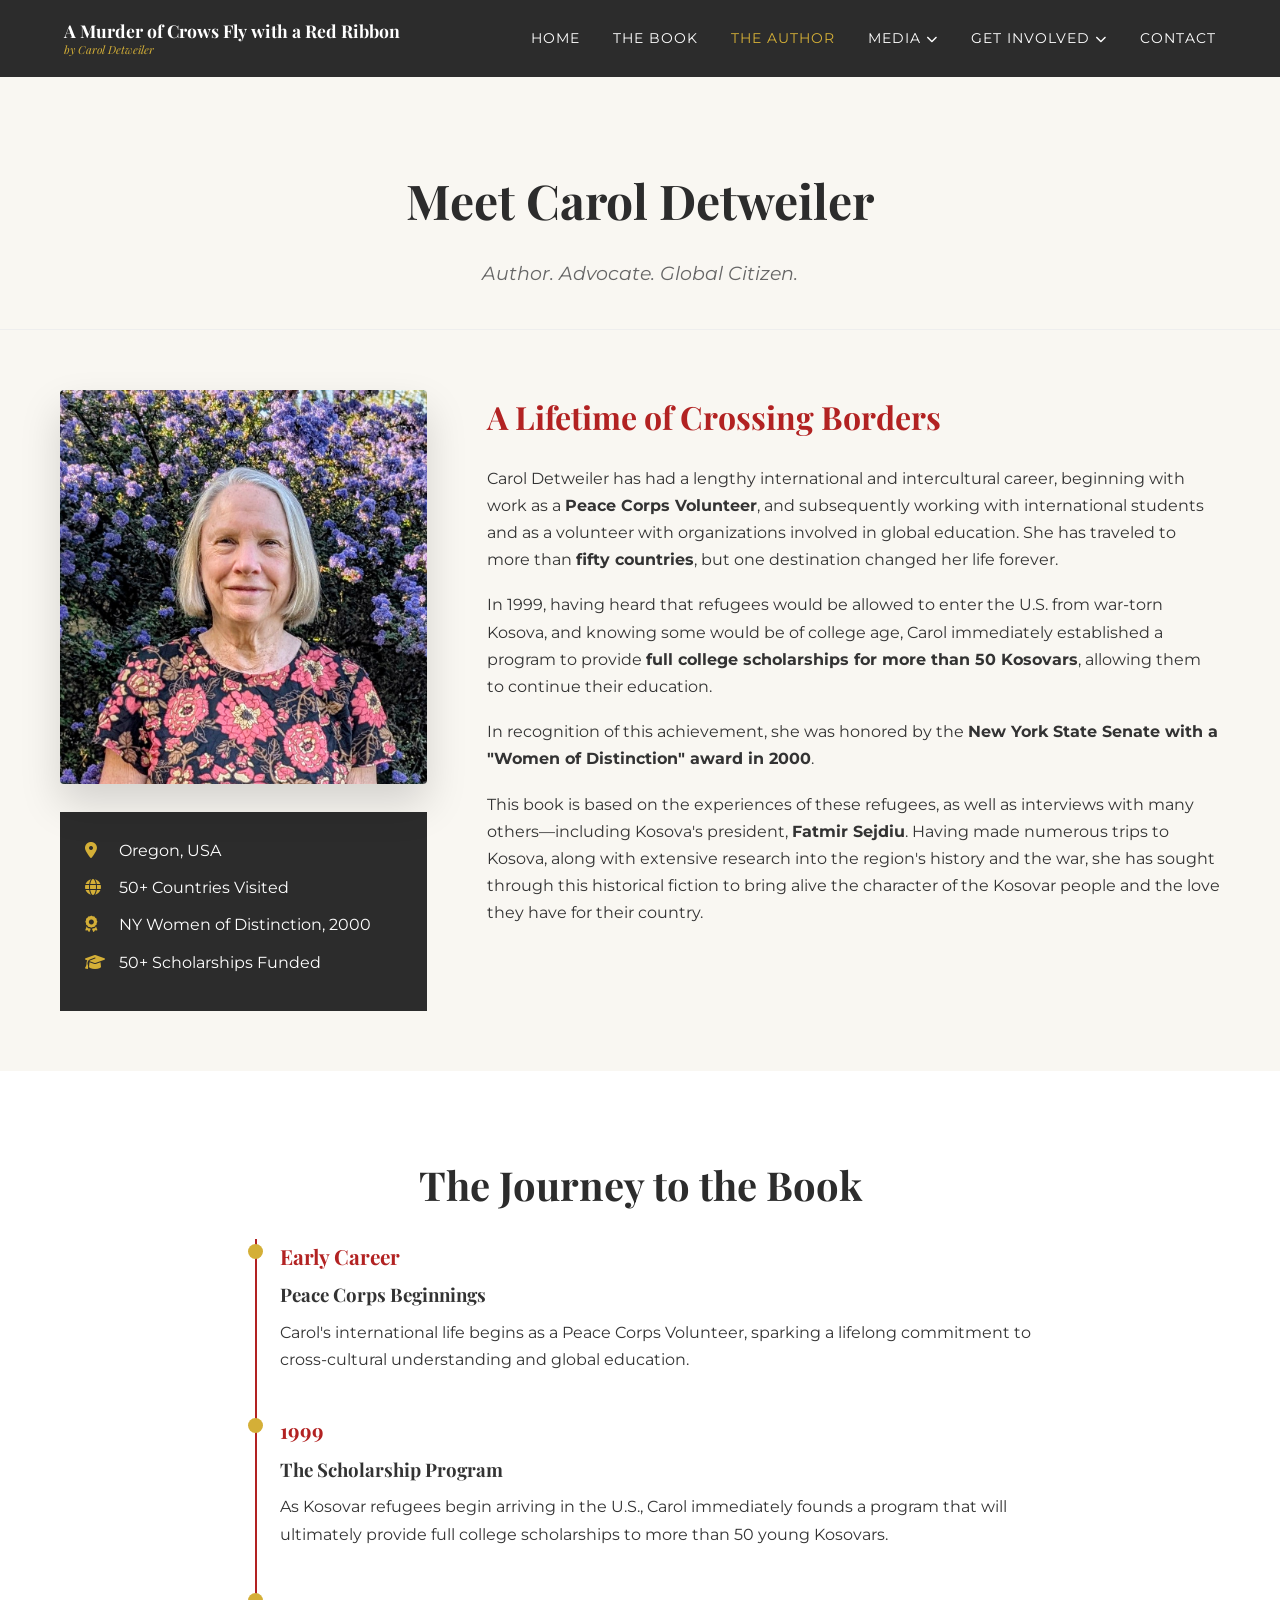
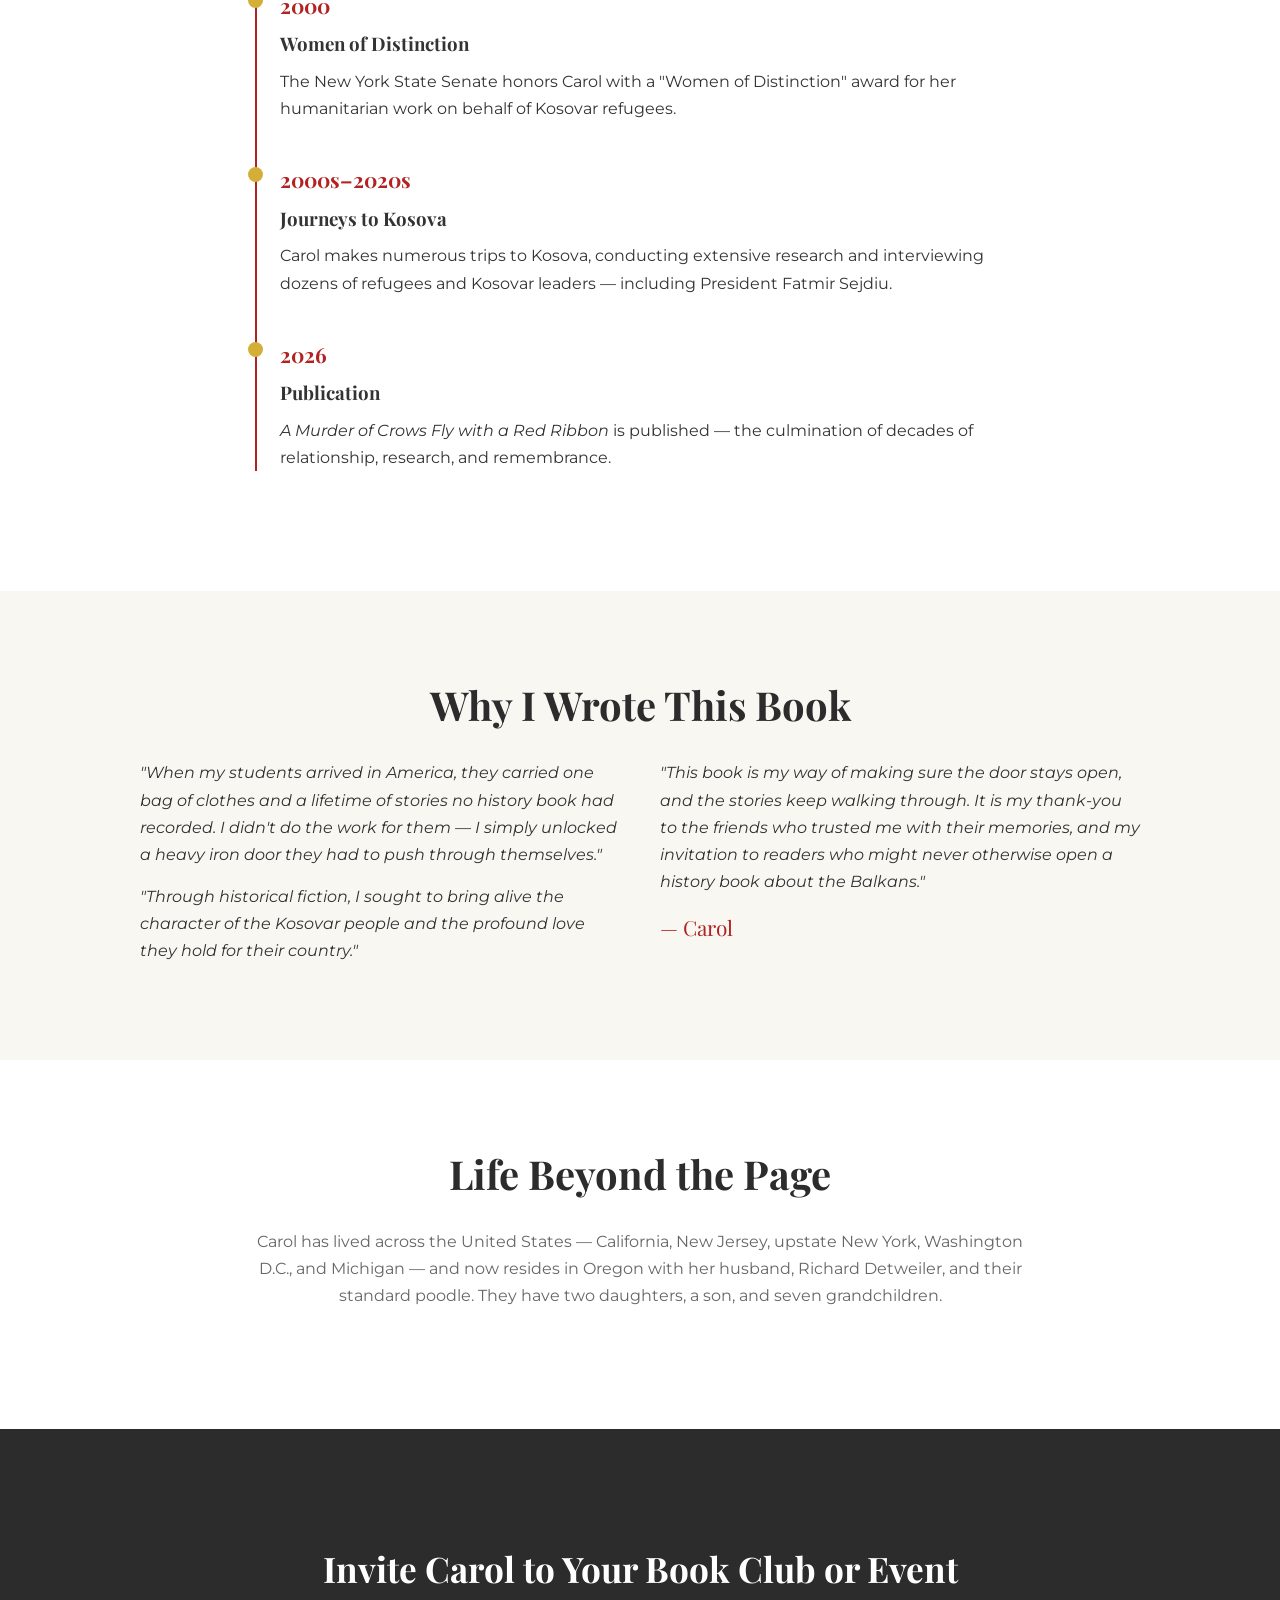
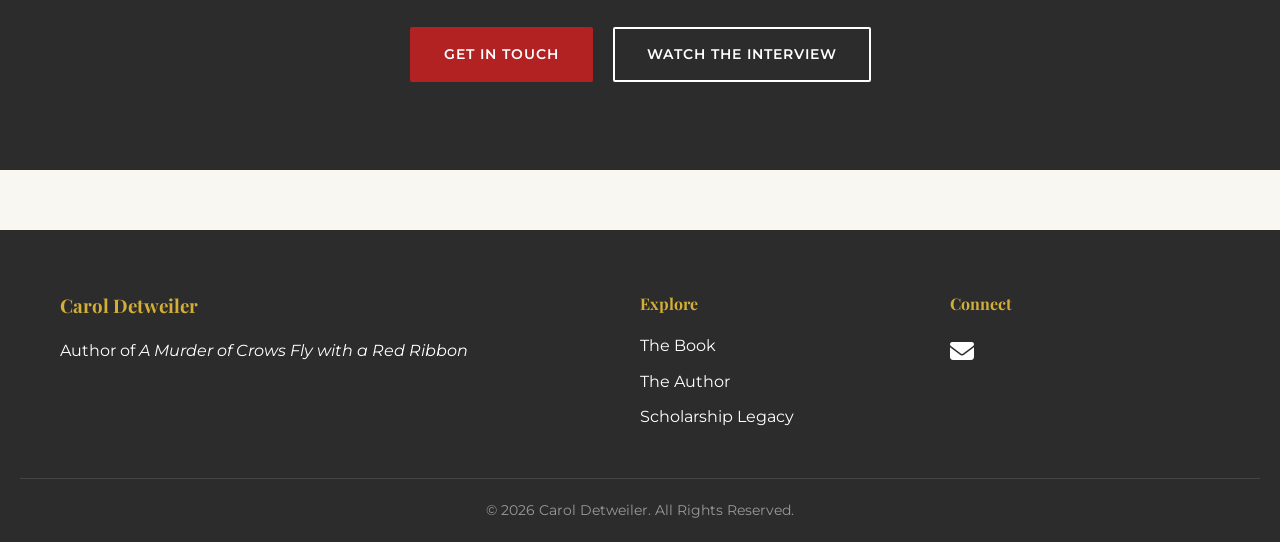
==== commit add5b2a3: "big title redo" ====
--- a/about-author.html
+++ b/about-author.html
@@ -24,10 +24,20 @@
 <li><a href="index.html">Home</a></li>
 <li><a href="about-book.html">The Book</a></li>
 <li><a href="about-author.html" class="active">The Author</a></li>
+<li class="dropdown">
+<a href="#" class="dropdown-toggle">Media <i class="fas fa-chevron-down"></i></a>
+<ul class="dropdown-menu">
 <li><a href="interview.html">Interview</a></li>
 <li><a href="gallery.html">Gallery</a></li>
-<li><a href="scholarship.html">Scholarship</a></li>
-<li><a href="book-club.html">Book Club</a></li>
+</ul>
+</li>
+<li class="dropdown">
+<a href="#" class="dropdown-toggle">Get Involved <i class="fas fa-chevron-down"></i></a>
+<ul class="dropdown-menu">
+<li><a href="scholarship.html">Scholarship Legacy</a></li>
+<li><a href="book-club.html">Book Club Kit</a></li>
+</ul>
+</li>
 <li><a href="contact.html">Contact</a></li>
 </ul>
 <div class="burger"><div class="line1"></div><div class="line2"></div><div class="line3"></div></div>
--- a/css/styles.css
+++ b/css/styles.css
@@ -50,7 +50,7 @@
     font-size: 0.7rem; font-weight: 300; color: var(--gold);
     font-style: italic; margin-top: 2px;
 }
-.nav-links { display: flex; list-style: none; }
+.nav-links { display: flex; list-style: none; align-items: center; gap: 8px; }
 
 @media screen and (max-width: 768px) {
     .logo-title { font-size: 0.9rem; line-height: 1.1; }
@@ -61,12 +61,57 @@
     .logo-title { font-size: 0.75rem; }
     .logo-author { font-size: 0.6rem; }
 }
-.nav-links li a {
+.nav-links > li { position: relative; }
+.nav-links li a, .dropdown-toggle {
     color: white; text-decoration: none; margin-left: 25px;
     font-size: 0.85rem; text-transform: uppercase; letter-spacing: 1px;
     transition: var(--transition);
-}
-.nav-links li a:hover, .nav-links li a.active { color: var(--gold); }
+    display: block;
+}
+.nav-links li a:hover, .nav-links li a.active, .dropdown-toggle:hover, .dropdown-toggle.active { color: var(--gold); }
+
+/* Dropdown Navigation */
+.dropdown { position: relative; }
+.dropdown-toggle { display: flex; align-items: center; gap: 5px; cursor: pointer; }
+.dropdown-toggle i { font-size: 0.7rem; transition: transform 0.3s ease; }
+.dropdown:hover .dropdown-toggle i, .dropdown.active .dropdown-toggle i { transform: rotate(180deg); }
+.dropdown-menu {
+    position: absolute; top: 100%; left: 0; background: var(--charcoal);
+    list-style: none; padding: 10px 0; min-width: 200px;
+    box-shadow: 0 8px 16px rgba(0,0,0,0.3); opacity: 0; visibility: hidden;
+    transform: translateY(-10px); transition: all 0.3s ease;
+}
+.dropdown:hover .dropdown-menu { opacity: 1; visibility: visible; transform: translateY(0); }
+.dropdown-menu li { margin: 0; }
+.dropdown-menu li a { display: block; padding: 10px 20px; color: white; margin-left: 0; }
+.dropdown-menu li a:hover { background: rgba(255,255,255,0.1); color: var(--gold); }
+
+@media screen and (max-width: 968px) {
+    .nav-links {
+        position: fixed; right: 0; top: 70px; height: calc(100vh - 70px);
+        background: var(--charcoal); flex-direction: column; align-items: flex-start;
+        width: 72%; max-width: 280px; padding: 20px 0; transform: translateX(100%);
+        transition: var(--transition); overflow-y: auto;
+    }
+    .nav-links.nav-active { transform: translateX(0); }
+    .nav-links > li { width: 100%; }
+    .nav-links li a, .dropdown-toggle {
+        margin-left: 0; padding: 10px 24px; width: 100%;
+    }
+    .dropdown-menu {
+        position: static; opacity: 1; visibility: visible; transform: none;
+        box-shadow: none; background: transparent; padding: 0 0 0 12px;
+        max-height: 0; overflow: hidden; transition: max-height 0.3s ease;
+        min-width: 0;
+    }
+    .dropdown.active .dropdown-menu { max-height: 200px; }
+    .dropdown-menu li a { padding: 8px 24px; }
+    .dropdown-toggle { cursor: pointer; }
+    .burger { display: block; }
+    .burger.toggle .line1 { transform: rotate(-45deg) translate(-5px, 6px); }
+    .burger.toggle .line2 { opacity: 0; }
+    .burger.toggle .line3 { transform: rotate(45deg) translate(-5px, -6px); }
+}
 
 .burger { display: none; cursor: pointer; }
 .burger div { width: 25px; height: 3px; background: white; margin: 5px; transition: var(--transition); }
@@ -268,13 +313,6 @@
 
 /* RESPONSIVE */
 @media screen and (max-width: 968px) {
-    .nav-links { position: fixed; right: 0; top: 70px; height: calc(100vh - 70px); background: var(--charcoal); flex-direction: column; align-items: center; width: 60%; padding-top: 40px; transform: translateX(100%); transition: var(--transition); }
-    .nav-links.nav-active { transform: translateX(0); }
-    .nav-links li { margin: 15px 0; }
-    .burger { display: block; }
-    .burger.toggle .line1 { transform: rotate(-45deg) translate(-5px, 6px); }
-    .burger.toggle .line2 { opacity: 0; }
-    .burger.toggle .line3 { transform: rotate(45deg) translate(-5px, -6px); }
     .hero-content h1 { font-size: 2.2rem; }
     .intro-grid, .synopsis-grid, .bio-grid, .two-col-text, .contact-grid, .footer-content { grid-template-columns: 1fr; gap: 30px; }
     .masonry-gallery { columns: 2; }
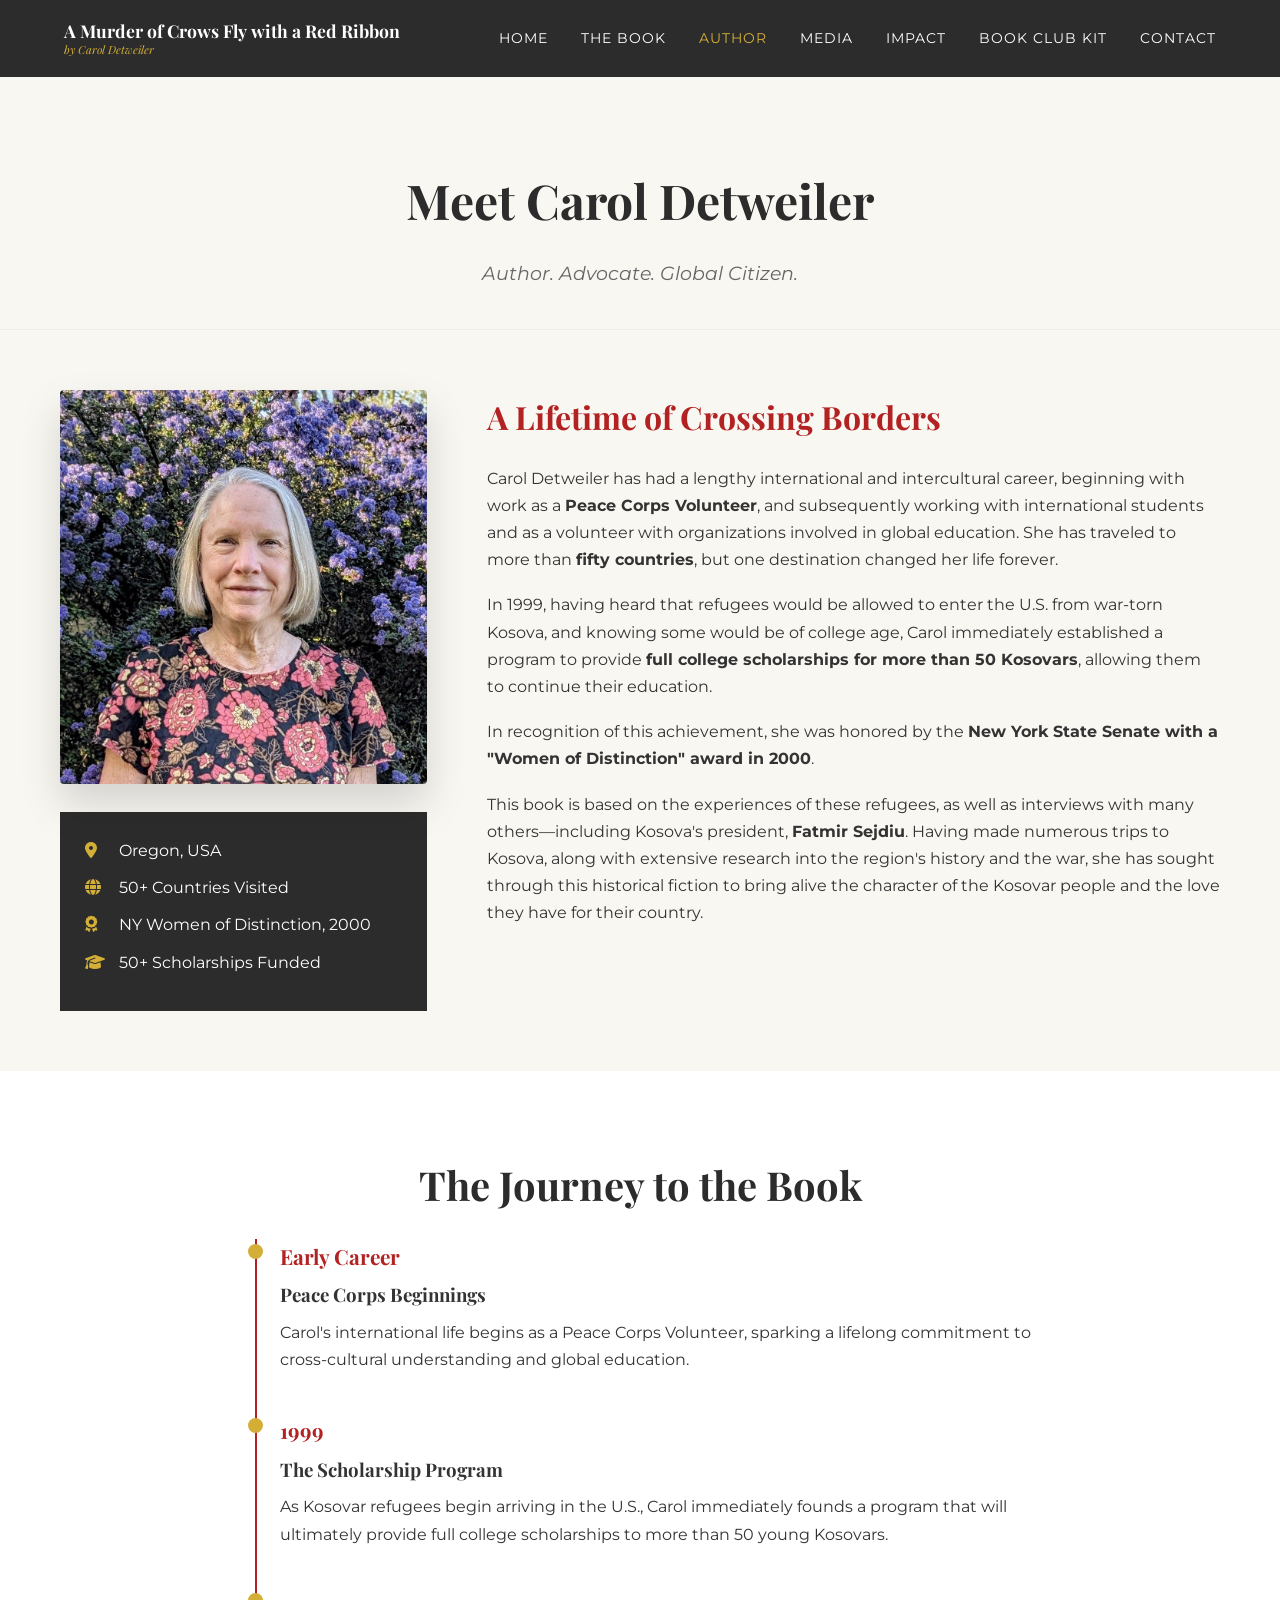
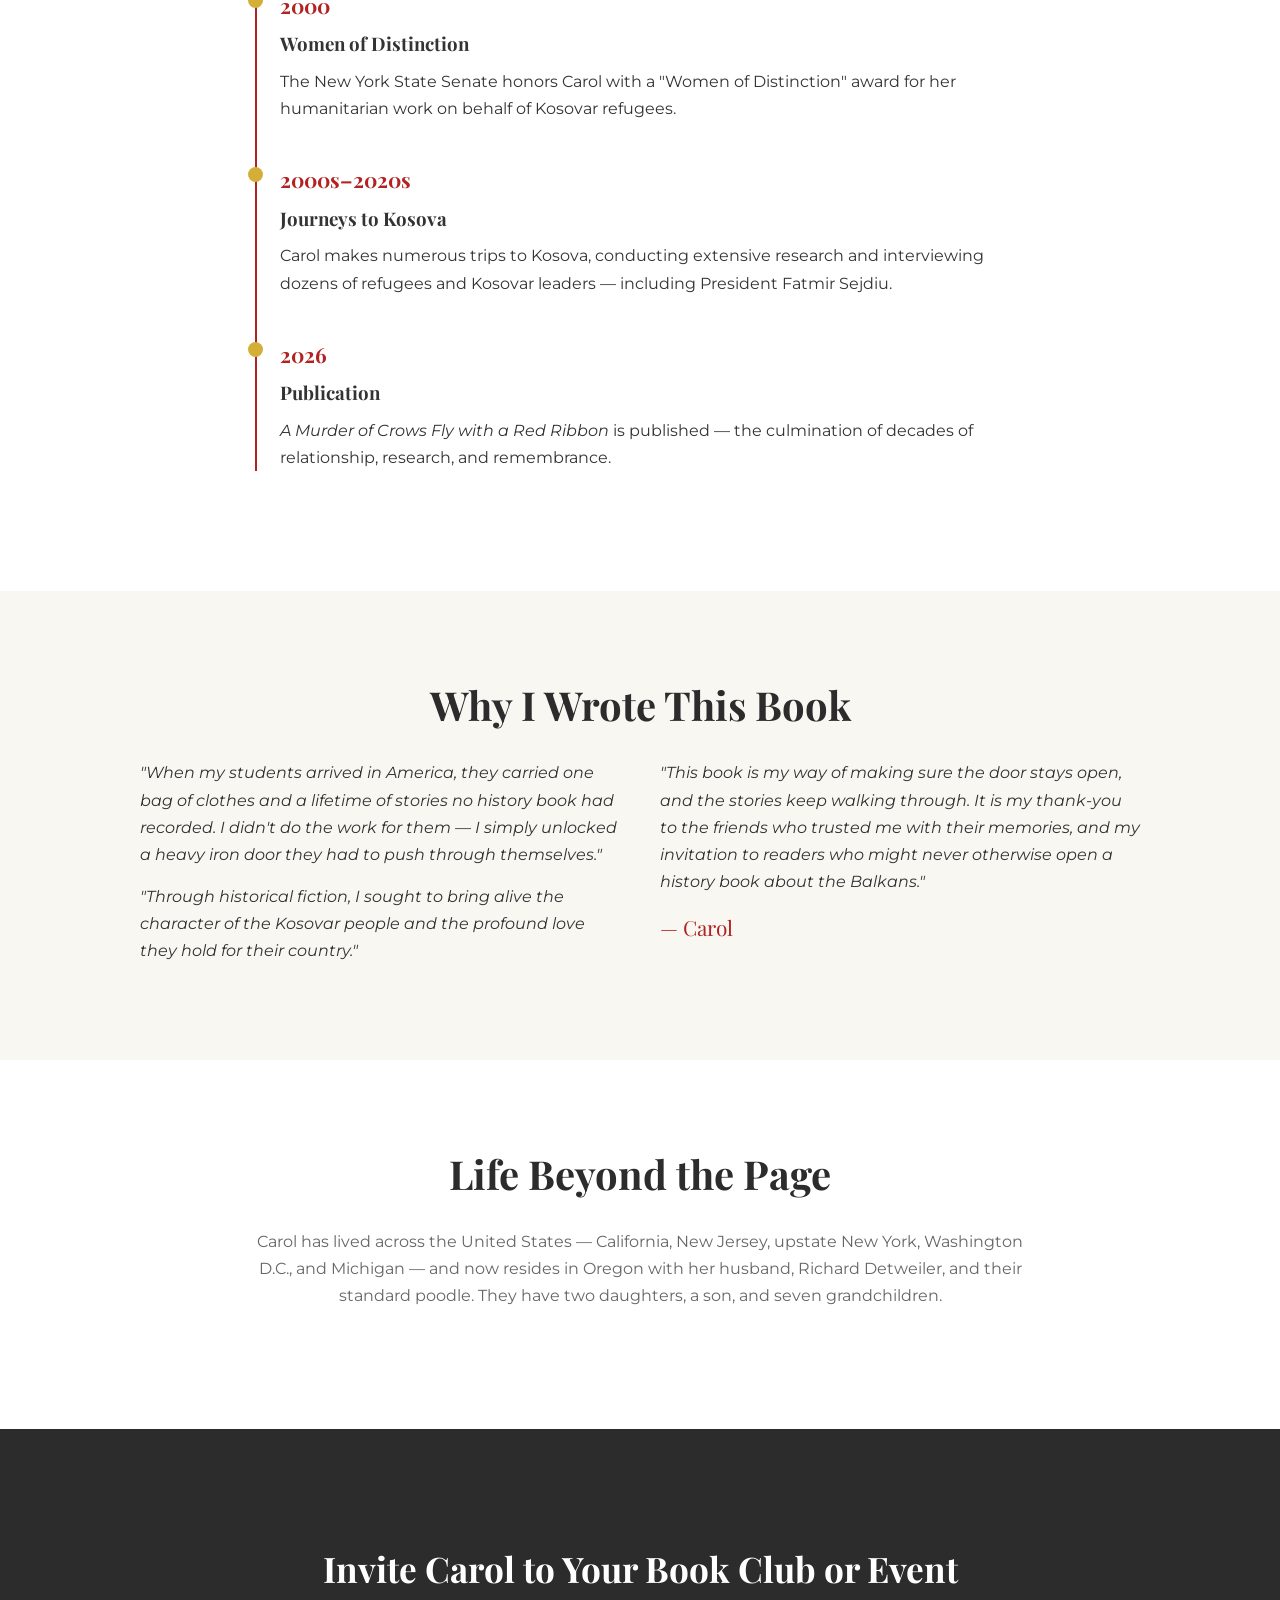
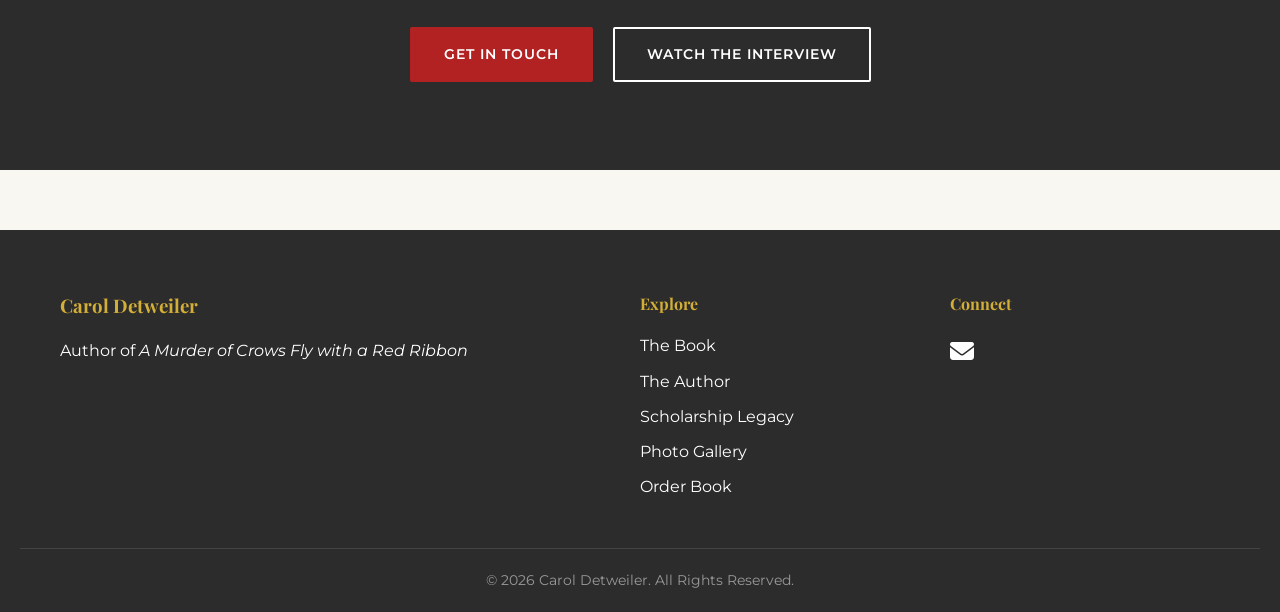
==== commit a00d936d: "Restructure nav and content per the author's edits; add SEO and fixes Replace the two dropdown menus" ====
--- a/about-author.html
+++ b/about-author.html
@@ -3,15 +3,78 @@
 <head>
 <meta charset="UTF-8">
 <meta name="viewport" content="width=device-width, initial-scale=1.0">
-<title>About the Author | Carol Detweiler</title>
+<title>Carol Detweiler, Author of A Murder of Crows | Biography</title>
+<!-- SEO -->
+<meta name="description" content="Meet Carol Detweiler: Peace Corps volunteer, founder of a scholarship program for 50+ Kosovar refugees, and author of A Murder of Crows Fly with a Red Ribbon.">
+<link rel="canonical" href="https://REPLACE-WITH-DOMAIN/about-author.html">
+<meta property="og:site_name" content="Carol Detweiler">
+<meta property="og:locale" content="en_US">
+<meta property="og:type" content="profile">
+<meta property="og:title" content="Carol Detweiler, Author of A Murder of Crows | Biography">
+<meta property="og:description" content="Meet Carol Detweiler: Peace Corps volunteer, founder of a scholarship program for 50+ Kosovar refugees, and author of A Murder of Crows Fly with a Red Ribbon.">
+<meta property="og:url" content="https://REPLACE-WITH-DOMAIN/about-author.html">
+<meta property="og:image" content="https://REPLACE-WITH-DOMAIN/images/book-cover.jpg">
+<meta property="og:image:alt" content="Cover of A Murder of Crows Fly with a Red Ribbon by Carol Detweiler">
+<meta name="twitter:card" content="summary_large_image">
+<meta name="twitter:title" content="Carol Detweiler, Author of A Murder of Crows | Biography">
+<meta name="twitter:description" content="Meet Carol Detweiler: Peace Corps volunteer, founder of a scholarship program for 50+ Kosovar refugees, and author of A Murder of Crows Fly with a Red Ribbon.">
+<meta name="twitter:image" content="https://REPLACE-WITH-DOMAIN/images/book-cover.jpg">
+<link rel="preconnect" href="https://fonts.googleapis.com">
+<link rel="preconnect" href="https://fonts.gstatic.com" crossorigin>
 <!-- Favicon -->
 <link rel="icon" type="image/png" href="images/favicon.png">
 <!-- For Apple devices -->
 <link rel="apple-touch-icon" href="images/apple-touch-icon.png">
-<meta name="description" content="Meet Carol Detweiler — Peace Corps veteran, humanitarian, and author of A Murder of Crows Fly with a Red Ribbon. Founder of a scholarship program for 50+ Kosovar refugees.">
 <link href="https://fonts.googleapis.com/css2?family=Montserrat:wght@300;400;600;700&family=Playfair+Display:ital,wght@0,400;0,700;1,400&display=swap" rel="stylesheet">
 <link rel="stylesheet" href="https://cdnjs.cloudflare.com/ajax/libs/font-awesome/6.4.0/css/all.min.css">
 <link rel="stylesheet" href="css/styles.css">
+
+
+<script type="application/ld+json">
+{
+ "@context": "https://schema.org",
+ "@graph": [
+  {
+   "@type": "Person",
+   "@id": "https://REPLACE-WITH-DOMAIN/about-author.html#person",
+   "name": "Carol Detweiler",
+   "url": "https://REPLACE-WITH-DOMAIN/about-author.html",
+   "image": "https://REPLACE-WITH-DOMAIN/images/carol-portrait.jpg",
+   "description": "Carol Detweiler is a Peace Corps veteran, global education advocate, and author of A Murder of Crows Fly with a Red Ribbon. In 1999 she founded a scholarship program that sent more than 50 Kosovar refugees to U.S. colleges; the New York State Senate named her a Woman of Distinction in 2000.",
+   "jobTitle": "Author",
+   "award": "New York State Senate Women of Distinction, 2000",
+   "knowsAbout": [
+    "Kosovo War",
+    "Refugee resettlement",
+    "Historical fiction"
+   ],
+   "address": {
+    "@type": "PostalAddress",
+    "addressRegion": "Oregon",
+    "addressCountry": "US"
+   }
+  },
+  {
+   "@type": "BreadcrumbList",
+   "@id": "https://REPLACE-WITH-DOMAIN/about-author.html#breadcrumb",
+   "itemListElement": [
+    {
+     "@type": "ListItem",
+     "position": 1,
+     "name": "Home",
+     "item": "https://REPLACE-WITH-DOMAIN/"
+    },
+    {
+     "@type": "ListItem",
+     "position": 2,
+     "name": "Author",
+     "item": "https://REPLACE-WITH-DOMAIN/about-author.html"
+    }
+   ]
+  }
+ ]
+}
+</script>
 </head>
 <body>
 <header>
@@ -23,21 +86,10 @@
 <ul class="nav-links">
 <li><a href="index.html">Home</a></li>
 <li><a href="about-book.html">The Book</a></li>
-<li><a href="about-author.html" class="active">The Author</a></li>
-<li class="dropdown">
-<a href="#" class="dropdown-toggle">Media <i class="fas fa-chevron-down"></i></a>
-<ul class="dropdown-menu">
-<li><a href="interview.html">Interview</a></li>
-<li><a href="gallery.html">Gallery</a></li>
-</ul>
-</li>
-<li class="dropdown">
-<a href="#" class="dropdown-toggle">Get Involved <i class="fas fa-chevron-down"></i></a>
-<ul class="dropdown-menu">
-<li><a href="scholarship.html">Scholarship Legacy</a></li>
+<li><a href="about-author.html" class="active">Author</a></li>
+<li><a href="interview.html">Media</a></li>
+<li><a href="scholarship.html">Impact</a></li>
 <li><a href="book-club.html">Book Club Kit</a></li>
-</ul>
-</li>
 <li><a href="contact.html">Contact</a></li>
 </ul>
 <div class="burger"><div class="line1"></div><div class="line2"></div><div class="line3"></div></div>
@@ -56,7 +108,7 @@
 <div class="container">
 <div class="bio-grid">
 <div class="bio-portrait">
-<img src="images/carol-portrait.jpg" alt="Portrait of author Carol Detweiler" class="portrait-img" loading="lazy">
+<img src="images/carol-portrait.jpg" alt="Portrait of author Carol Detweiler" class="portrait-img" loading="lazy" width="955" height="1025">
 <div class="bio-quick-facts">
 <p><i class="fas fa-map-marker-alt"></i> Oregon, USA</p>
 <p><i class="fas fa-globe"></i> 50+ Countries Visited</p>
@@ -123,7 +175,7 @@
 <footer>
 <div class="footer-content container">
 <div class="footer-col"><h3>Carol Detweiler</h3><p>Author of <em>A Murder of Crows Fly with a Red Ribbon</em></p></div>
-<div class="footer-col"><h4>Explore</h4><ul><li><a href="about-book.html">The Book</a></li><li><a href="about-author.html">The Author</a></li><li><a href="scholarship.html">Scholarship Legacy</a></li></ul></div>
+<div class="footer-col"><h4>Explore</h4><ul><li><a href="about-book.html">The Book</a></li><li><a href="about-author.html">The Author</a></li><li><a href="scholarship.html">Scholarship Legacy</a></li><li><a href="gallery.html">Photo Gallery</a></li><li><a href="https://www.amazon.com/dp/B0FV8RF5YW?lv=shuf&channelId=500&plpRedirect=mhFallback" target="_blank" rel="noopener noreferrer">Order Book</a></li></ul></div>
 <div class="footer-col"><h4>Connect</h4><div class="socials"><a href="mailto:CrowsRedRibbon@gmail.com" aria-label="Email"><i class="fas fa-envelope"></i></a></div></div>
 </div>
 <div class="footer-bottom"><p>&copy; 2026 Carol Detweiler. All Rights Reserved.</p></div>
--- a/css/styles.css
+++ b/css/styles.css
@@ -15,6 +15,10 @@
 
 * { margin: 0; padding: 0; box-sizing: border-box; }
 
+/* width/height attributes on <img> reserve layout space (no shift, better Core Web Vitals);
+   height:auto keeps the intrinsic aspect ratio while CSS controls the width. */
+img { height: auto; max-width: 100%; }
+
 body {
     font-family: 'Montserrat', sans-serif;
     background: var(--parchment);
@@ -69,6 +73,19 @@
     display: block;
 }
 .nav-links li a:hover, .nav-links li a.active, .dropdown-toggle:hover, .dropdown-toggle.active { color: var(--gold); }
+
+.nav-links > li > a { white-space: nowrap; }
+
+/* 7 nav items need breathing room between the mobile menu (<=968px) and full desktop */
+@media screen and (min-width: 969px) and (max-width: 1240px) {
+    .navbar { padding: 20px 3%; }
+    .nav-links li a, .dropdown-toggle { margin-left: 12px; font-size: 0.78rem; letter-spacing: 0.5px; }
+    .logo-title { font-size: 0.95rem; }
+}
+
+/* Burger is hidden on desktop; the 968px media query below turns it on.
+   This must stay ABOVE that media query or it overrides it and kills mobile nav. */
+.burger { display: none; cursor: pointer; }
 
 /* Dropdown Navigation */
 .dropdown { position: relative; }
@@ -113,7 +130,6 @@
     .burger.toggle .line3 { transform: rotate(45deg) translate(-5px, -6px); }
 }
 
-.burger { display: none; cursor: pointer; }
 .burger div { width: 25px; height: 3px; background: white; margin: 5px; transition: var(--transition); }
 
 /* HERO */
@@ -255,12 +271,21 @@
 .scholarship-story p { margin-bottom: 20px; font-size: 1.1rem; }
 .iron-door-quote { padding: 80px 20px; text-align: center; }
 .giant-quote { font-size: 2.2rem; max-width: 900px; margin: 0 auto; color: var(--crimson); }
-.where-are-they-now { padding: 80px 0; }
-.student-grid { display: grid; grid-template-columns: repeat(auto-fit, minmax(240px, 1fr)); gap: 25px; margin-top: 40px; }
-.student-card { padding: 30px; background: var(--parchment); border-top: 4px solid var(--crimson); text-align: center; }
-.student-card i { font-size: 2.5rem; color: var(--gold); margin-bottom: 15px; }
-.student-card h3 { margin-bottom: 10px; color: var(--charcoal); }
 .recognition { padding: 60px 0; text-align: center; max-width: 900px; margin: 0 auto; }
+
+/* READER & SURVIVOR VOICES — Book page */
+.reader-voices { padding: 80px 0; }
+.survivor-voices { padding: 80px 0; background: var(--charcoal); }
+.survivor-voices .section-title { color: #ffffff; }
+.survivor-voices .section-intro { color: rgba(255,255,255,0.75); }
+.voice-grid { display: grid; grid-template-columns: repeat(auto-fit, minmax(280px, 1fr)); gap: 30px; margin-top: 40px; }
+.voice-card { margin: 0; padding: 35px 30px; background: var(--parchment); border-top: 4px solid var(--gold); box-shadow: 0 5px 15px rgba(0,0,0,0.05); display: flex; flex-direction: column; }
+.voice-card blockquote { font-size: 1.1rem; line-height: 1.7; font-style: italic; color: var(--charcoal); margin: 0 0 18px; max-width: none; }
+.voice-card figcaption { font-size: 0.8rem; font-weight: 600; letter-spacing: 1px; text-transform: uppercase; color: var(--crimson); margin-top: auto; }
+.voice-stars { display: block; color: var(--gold); font-size: 0.95rem; letter-spacing: 3px; margin-bottom: 14px; }
+.survivor-voices .voice-card { background: rgba(255,255,255,0.06); border-top-color: var(--crimson); box-shadow: none; }
+.survivor-voices .voice-card blockquote { color: #ffffff; }
+.survivor-voices .voice-card figcaption { color: var(--gold); }
 
 /* BOOK CLUB */
 .book-club-intro { padding: 40px 0; }
